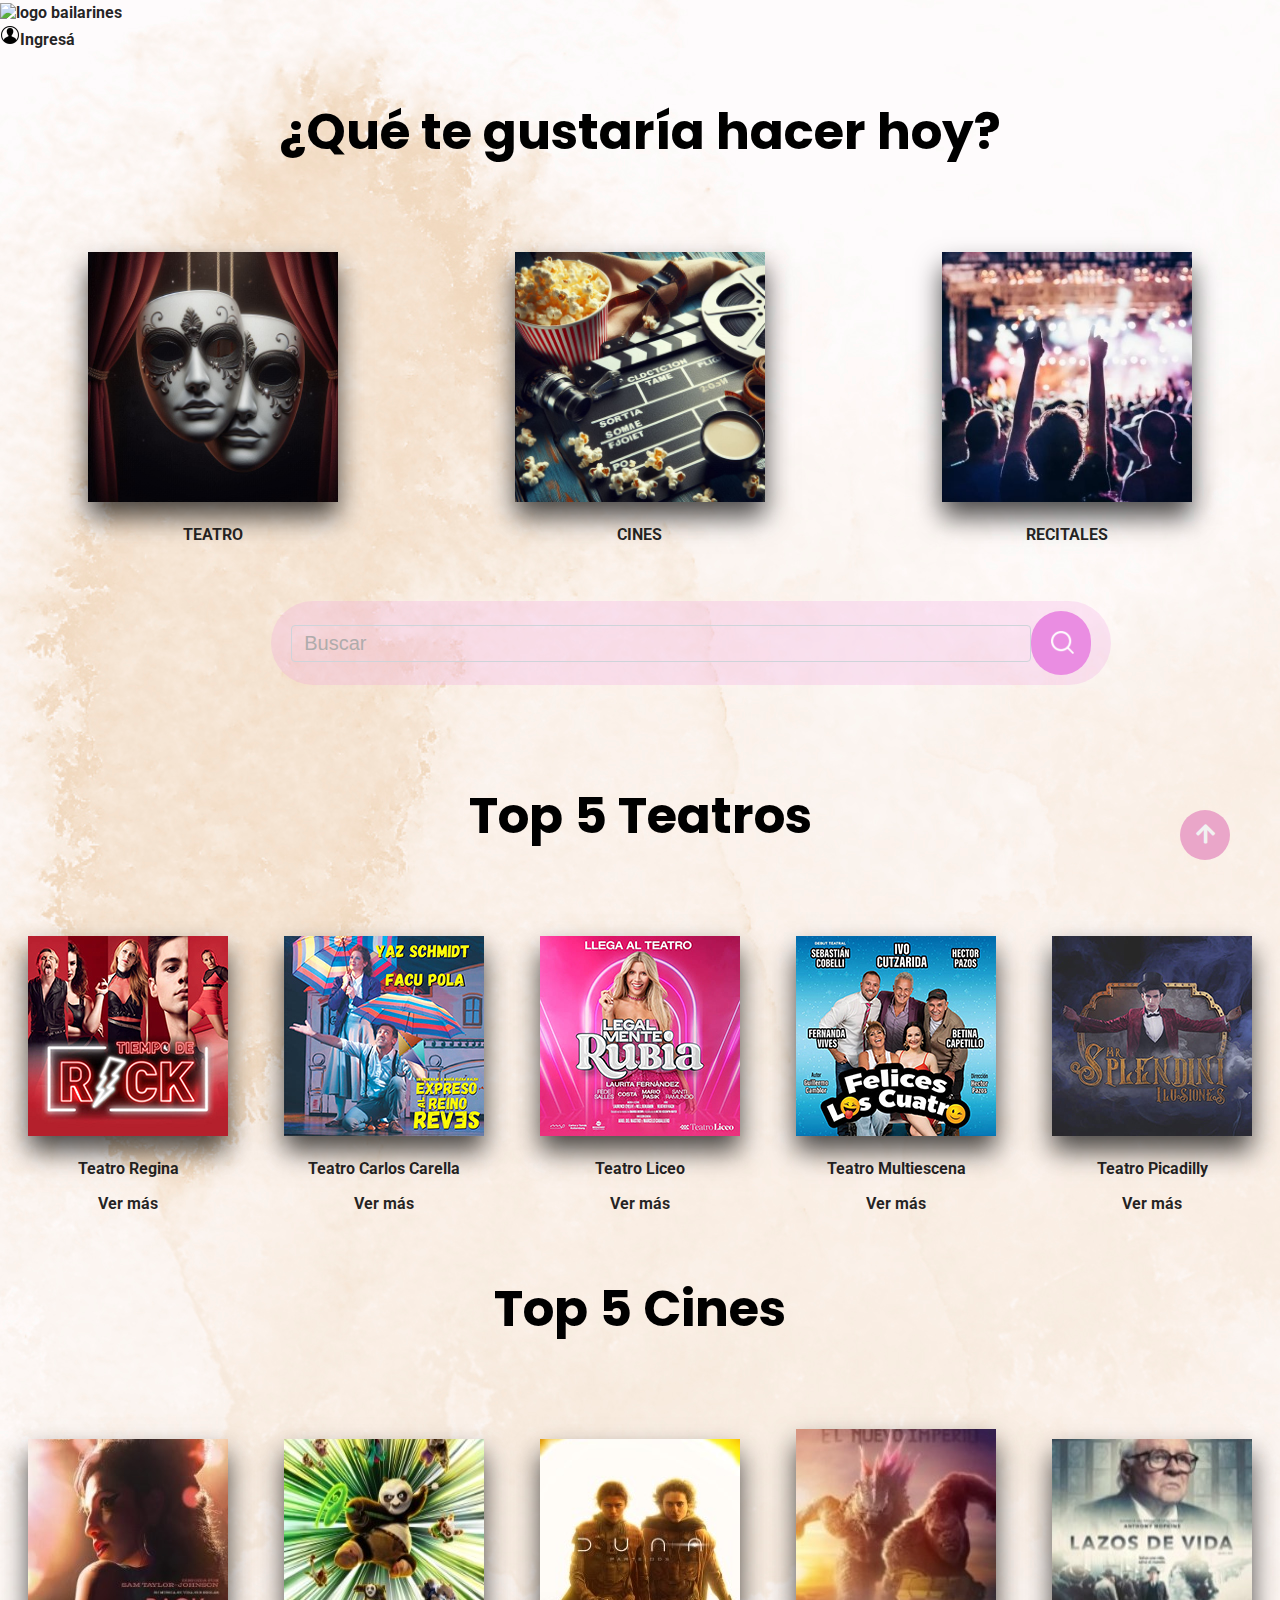
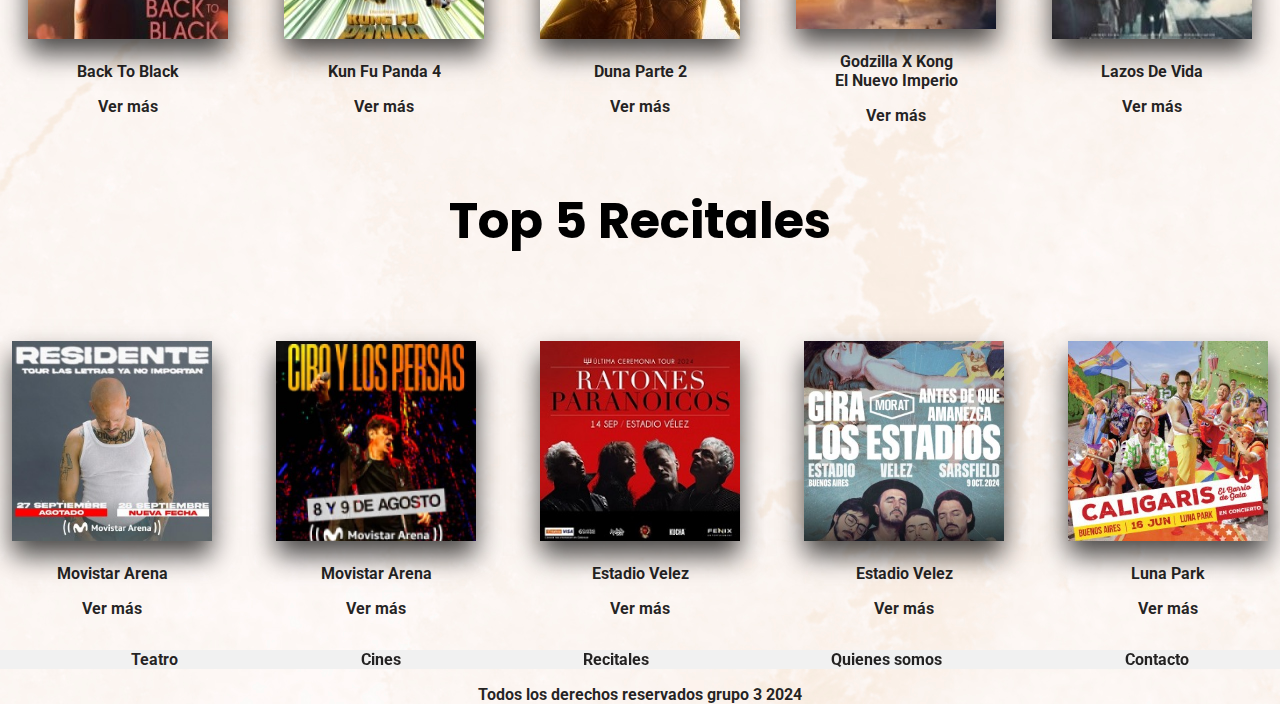
==== index.html @ 825df9b0 "correcion de rutas" ====
<!DOCTYPE html>
<html lang="es">

<head>
  <meta charset="UTF-8">
  <meta name="viewport" content="width=device-width, initial-scale=1.0">
  <title>Cultura Argentina, Busca tu Cine, Teatros y Recitales</title>
  <link rel="stylesheet" href="./css/style.css">
  <link rel="stylesheet" href="https://use.fontawesome.com/releases/v5.4.1/css/all.css">
  <link rel="shortcut icon" href="./img/favicon.ico" type="image/x-icon">
  <link rel="preconnect" href="https://fonts.googleapis.com">
  <link rel="preconnect" href="https://fonts.gstatic.com" crossorigin>
  <link
    href="https://fonts.googleapis.com/css2?family=Poppins:ital,wght@0,100;0,200;0,300;0,400;0,500;0,600;0,700;0,800;0,900;1,100;1,200;1,300;1,400;1,500;1,600;1,700;1,800;1,900&family=Roboto:ital,wght@0,100;0,300;0,400;0,500;0,700;0,900;1,100;1,300;1,400;1,500;1,700;1,900&display=swap"
    rel="stylesheet">
  <link
    href="https://fonts.googleapis.com/css2?family=Roboto:ital,wght@0,100;0,300;0,400;0,500;0,700;0,900;1,100;1,300;1,400;1,500;1,700;1,900&display=swap"
    rel="stylesheet">
</head>

<body>
  <header class="header">
    <nav>
      <div>
        <a href="./index.html"> <img src="./img/Banner.svg" alt="logo bailarines" class="logo" >
        </a>
      </div>

   <div class="navbar">       
      <ul class="nav-links">
        <li><a href="./template/ingresa.html" class="links" ><img src="./img/login.png" alt="Ingresá" class="login">Ingresá</a></li>
      </ul>
      
    </div> 
    </nav>
  </header>

  <main>
    <section id="title">
      <!-- División contenedora del titulo
                e imagenes -->
      <div class="container-index">
        <h2>¿Qué te gustaría hacer hoy?</h2>

                                       
  <!-- Div para mostrar todas las imagenes e info de las shows-->
        <div class="grilla">
          <div id="list-item">
            <!-- teatro -->
            <div class="title-item">
              <a href="./template/teatro.html"> <img src="./img/teatro-mascara-blanco.jpeg" alt="Teatro" class="title-item-img">
                <div class="title-item-detail">
                  <p class="title-item-detail-title">TEATRO</p>
                  <p class="title-item-detail-subtitle">Ver más</p>
                </div>
              </a>
            </div>

            <!-- Cine -->
            <div class="title-item">
              <a href="./template/cines.html">
                <img src="./img/cine-2.jpeg" alt="Cines" class="title-item-img">

                <div class="title-item-detail">
                  <p class="title-item-detail-title">CINES</p>
                  <p class="title-item-detail-subtitle">Ver más</p>
                </div>
              </a>
            </div>

            <!-- Recitales -->
            <div class="title-item">
              <a href="./template/recitales.html">
                <img src="./img/recitales.jpg" alt="Recitales" class="title-item-img">

                <div class="title-item-detail">
                  <p class="title-item-detail-title">RECITALES</p>
                  <p class="title-item-detail-subtitle">Ver más</p>
                </div>
              </a>
            </div>
          </div>

          
          <div class="search">
            <form action="#" method="get" class="search-bar">
              <input type="text" placeholder="Buscar" name="q">
              <button type="submit"><img src="./img/search.png" alt="#"></button>
            </form>
          </div>

          <section class="popular-teatro">
            <!-- División contenedora del titulo e imagenes -->
            <div class="container">
              <h2>Top 5 Teatros</h2>
              <!-- Div para mostrar todas las imagenes e info 
                                de las obras -->
              <div id="list-popular">
                <!-- División que mostrará imagen y detalle de la obra, mismo 
                                formato para todas las obras -->
                <!-- obra 01 -->
                <div class="show-item">
                  <a href="https://www.plateanet.com/obra/27960?obra=TIEMPO-DE-ROCK&paso=inicio" target="_blank"
                    rel="noopener">
                    <img src="./img/tiempo-de-rock.jpg" alt="Tiempo de Rock" class="show-item-img">
                    <div class="show-item-detail">
                      <p class="show-item-detail-title">Teatro Regina</p>
                      <p class="show-item-detail-subtitle">Ver más</p>
                    </div>
                  </a>
                </div>

                <!-- obra 02 -->
                <div class="show-item">
                  <a href="https://www.plateanet.com/obra/28171?obra=EXPRESO-AL-REINO-DEL-REVES&paso=inicio"
                    target="_blank" rel="noopener">
                    <img src="img/expreso-al-reino-del-reves.jpg" alt="Expreso al reino del reves" class="show-item-img">

                    <div class="show-item-detail">
                      <p class="show-item-detail-title">
                        Teatro Carlos Carella
                      </p>
                      <p class="show-item-detail-subtitle">Ver más</p>
                    </div>
                  </a>
                </div>

                <!-- obra 03 -->
                <div class="show-item">
                  <a href="https://www.plateanet.com/obra/28114?obra=LEGALMENTE-RUBIA&paso=inicio" target="_blank"
                    rel="noopener">
                    <img src="img/legalmente-rubia.jpg" alt="Legalmente rubia" class="show-item-img">
                    <div class="show-item-detail">
                      <p class="show-item-detail-title">Teatro Liceo</p>
                      <p class="show-item-detail-subtitle">Ver más</p>
                    </div>
                  </a>
                </div>
              
                <!-- obra 04 -->
                <div class="show-item">
                  <a href="https://www.plateanet.com/obra/27886?obra=FELICES-LOS-CUATRO&paso=inicio" target="_blank"
                    rel="noopener">
                    <img src="img/felices-los-cuatro.jpg" alt="Felices los cuatro" class="show-item-img">
                    <div class="show-item-detail">
                      <p class="show-item-detail-title">Teatro Multiescena</p>
                      <p class="show-item-detail-subtitle">Ver más</p>
                    </div>
                  </a>
                </div>

                <!-- obra 05 -->
                <div class="show-item">
                  <a href="https://www.plateanet.com/obra/28247?obra=MR-SPLENDINI---ILUSIONES&paso=inicio"
                    target="_blank" rel="noopener">
                    <img src="img/mr-splendiniilusiones.jpg" alt="Mr. Splendini Ilusiones" class="show-item-img">

                    <div class="show-item-detail">
                      <p class="show-item-detail-title">Teatro Picadilly</p>
                      <p class="show-item-detail-subtitle">Ver más</p>
                    </div>
                  </a>
                </div>

                <div class="top-5 cines">
                  <!-- División contenedora del titulo
                                        e imagenes -->
                  <div class="container">
                    <h2>Top 5 Cines</h2>
                    <!-- Div para mostrar todas las imagenes e info 
                                            de las películas -->
                    <div id="list-popular-cine">
                      <!-- División que mostrará imagen y detalle de la pelicula, mismo 
                                            formato para todas las peliculas -->
                      <!-- pelicula 01 -->
                      <div class="show-item">
                        <a href="https://www.cinemarkhoyts.com.ar/proximamente/BACK-TO-BLACK">
                          <img src="img/backtoblack.jpg" alt="Back to black" class="show-item-img">

                          <div class="show-item-detail">
                            <p class="show-item-detail-title">
                              Back To Black
                            </p>
                            <p class="show-item-detail-subtitle">Ver más</p>
                          </div>
                        </a>
                      </div>

                      <!-- pelicula 02 -->
                      <div class="show-item">
                        <a href="https://www.cinemarkhoyts.com.ar/pelicula/KUNG-FU-PANDA-4">
                          <img src="img/kunfupanda.jpg" alt="Kun fu Panda 4" class="show-item-img">

                          <div class="show-item-detail">
                            <p class="show-item-detail-title">
                              Kun Fu Panda 4
                            </p>
                            <p class="show-item-detail-subtitle">Ver más</p>
                          </div>
                        </a>
                      </div>

                      <!-- pelicula 03 -->
                      <div class="show-item">
                        <a href="https://www.cinemarkhoyts.com.ar/pelicula/DUNA-PARTE-DOS">
                          <img src="img/duna.jpg" alt="Duna parte 2" class="show-item-img">

                          <div class="show-item-detail">
                            <p class="show-item-detail-title">Duna Parte 2</p>
                            <p class="show-item-detail-subtitle">Ver más</p>
                          </div>
                        </a>
                      </div>

                      <!-- pelicula 04 -->
                      <div class="show-item">
                        <a href="https://www.cinemarkhoyts.com.ar/pelicula/GODZILLA-X-KONG-EL-NUEVO-IMPERIO">
                          <img src="img/godzilla.jpg" alt="Godzilla X Kong El Nuevo Imperio" class="show-item-img">

                          <div class="show-item-detail">
                            <p class="show-item-detail-title">
                              Godzilla X Kong <br> 
                              El Nuevo Imperio
                            </p>
                            <p class="show-item-detail-subtitle">Ver más</p>
                          </div>
                        </a>
                      </div>

                      <!-- pelicula 05 -->
                      <div class="show-item">
                        <a href="https://www.cinemarkhoyts.com.ar/pelicula/LAZOS-DE-VIDA">
                          <img src="img/lazosdevida.jpg" alt="Lazos De Vida" class="show-item-img">

                          <div class="show-item-detail">
                            <p class="show-item-detail-title">
                              Lazos De Vida
                            </p>
                            <p class="show-item-detail-subtitle">Ver más</p>
                          </div>
                        </a>
                      </div>

                      <section class="popular-recitales">
                        <!-- División contenedora del titulo
                            e imagenes -->
                        <div class="container">
                          <h2>Top 5 Recitales</h2>
                          <!-- Div para mostrar todas las imagenes e info 
                                de los recitales -->
                          <div id="list-popular-recitales">
                            <!-- División que mostrará imagen y detalle del recital, mismo 
                                formato para todos los recitales -->
                            <!-- Recital 01 -->
                            <div class="show-item">
                              <a href="https://www.movistararena.com.ar/show/d090d257-ade0-431e-9c14-02aeeba13f8f"
                                target="_blank" rel="noopener">
                                <img src="./img/Residente.jpg" alt="Residente" class="show-item-img">

                                <div class="show-item-detail">
                                  <p class="show-item-detail-title">
                                    Movistar Arena
                                  </p>
                                  <p class="show-item-detail-subtitle">
                                    Ver más
                                  </p>
                                </div>
                              </a>
                            </div>

                            <!-- Recital 02 -->
                            <div class="show-item">
                              <a href="https://www.movistararena.com.ar/show/21f03c85-b78b-465a-8eca-a49ee08de0f3"
                                target="_blank" rel="noopener">
                                <img src="./img/Ciro.jpg" alt="Ciro y los Persas" class="show-item-img">

                                <div class="show-item-detail">
                                  <p class="show-item-detail-title">
                                    Movistar Arena
                                  </p>
                                  <p class="show-item-detail-subtitle">
                                    Ver más
                                  </p>
                                </div>
                              </a>
                            </div>

                            <!-- Recital 03 -->
                            <div class="show-item">
                              <a href="https://entradauno.com/landing/13029-ratones-paranoicos?idEspectaculoCartel=13029&cHashValidacion=8dbe5301c47b046d6859a19b638f7e697d9a7c64"
                                target="_blank" rel="noopener">
                                <img src="./img/ratones-paraonicos.jpg" alt="Ratones Paranoicos" class="show-item-img">

                                <div class="show-item-detail">
                                  <p class="show-item-detail-title">
                                    Estadio Velez
                                  </p>
                                  <p class="show-item-detail-subtitle">
                                    Ver más
                                  </p>
                                </div>
                              </a>
                            </div>

                            <!-- Recital 04 -->
                            <div class="show-item">
                              <a href="https://entradauno.com/landing/13241-morat?idEspectaculoCartel=13241&cHashValidacion=98caed22334668b7c4220054df6266d9fb1fcdff"
                                target="_blank" rel="noopener">
                                <img src="./img/morat.jpg" alt="Morat" class="show-item-img">

                                <div class="show-item-detail">
                                  <p class="show-item-detail-title">
                                    Estadio Velez
                                  </p>
                                  <p class="show-item-detail-subtitle">
                                    Ver más
                                  </p>
                                </div>
                              </a>
                            </div>

                            <!--Recital 05 -->
                            <div class="show-item">
                              <a href="https://www.ticketportal.com.ar/evt/default.php?p=68724860940AEDAF7529DDFDDAD726A767B86BDFD1504539#!/event"
                                target="_blank" rel="noopener">
                                <img src="./img/caligaris.jpg" alt="Caligaris" class="show-item-img">

                                <div class="show-item-detail">
                                  <p class="show-item-detail-title">
                                    Luna Park
                                  </p>
                                  <p class="show-item-detail-subtitle">
                                    Ver más
                                  </p>
                                </div>
                              </a>
                            </div>
                          </div>
                        </div>
                      </section>
                    </div>
                  </div>
                </div>
              </div>
            </div>
          </section>
        </div>
      </div>
    </section>
  </main>

 <a class="gotopbtn" href="#"><i class="fas fa-arrow-up"></i></a>

  <footer class="footer">
  <div class="footer-link">  
  <ul>
    <li><a href="./template/teatro.html" class="links">Teatro</a></li>
    <li><a href="./template/cines.html" class="links">Cines</a></li>
    <li><a href="./template/recitales.html" class="links">Recitales</a></li>
    <li><a href="./template/about.html" class="links">Quienes somos</a></li>
    <li><a href="./template/contacto.html" class="links">Contacto</a></li>
  </ul>
  </div>
    <a href="">Todos los derechos reservados grupo 3 2024</a>
  </footer>
</body>

</html>
---- css/style.css ----
:root{
    --banner-color:#540407;
    --letrasbn-color:#f5f4dc;
    --bg-color:#eee7d8;
    --nav-color:#f1f1f1;
    --letras-color:#171616f2;
    --buscador-color:#bab4bb;
    
    /* fuentes */
    --primary-font:'Poppins', sans-serif;
    --secondary-font:'Roboto', sans-serif;  
}

body, html {
    font-family: var(--primary-font);
    background-image: url(../img/11.jpg);
    padding: 0;
    margin: 0;
    height: 100vh;
    scroll-behavior: smooth;
}

.logo{
    width: 100%;
    height: 100%;
    object-fit: cover;
}
    .nav-links{
        list-style-type: none;
        margin: 0;
        display: contents;
        justify-content: flex-end;
        background-color: var(--nav-color);
        overflow: hidden;
    }

    
    .nav-links-template{
        list-style-type: none;
        margin: 0;
        padding: 15px 20px;
        display: flex;
        justify-content: space-around;
        background-color: var(--nav-color);
        overflow: hidden; 
    }
    
 

.links {
    position: relative;
    display: inline-block;
    text-decoration: none;
    color: var(--letras-color);
    
}
    
a{
    text-decoration: none;
    color: var(--letras-color);
    font-family: var(--secondary-font);
    font-weight: bold;
}  

.login {
    height: 20px;
}

/*Buscador*/
.search{
    width: 100%;
    min-height: 25%;
    padding: 4%;
    display: flex;
    align-items: center;
    justify-content: center;
}

.search-bar{
    width: 100%;
    max-width: 800px;
    background: rgba(238, 141, 223, 0.2);
    display: flex;
    align-items: center;
    border-radius: 60px;
    padding: 10px 20px;
    
}

.search-bar input{
    background: transparent;
    flex: 1;
    border: 0;
    outline: none;
    padding: 20px 20px;
    font-size: 20px;
    color: #272627;

}

::placeholder{
    color:#afacac ;
}

.search-bar button img{
    width: 25px;
}

.search-bar button{
   border: 0;
   border-radius: 50px;
   width: 60px;
   height: 64px;
   background: #ea8de2;
   cursor: pointer;

}

.nav-links li a:hover{
    background-color: #d6cdd8;
}

.container-index h2{
    height: 13vh;
}

#list-item {
    display: flex;
    flex-direction: row;
    flex-wrap: wrap;
    justify-content: space-around;
    align-items: center;
    height: 100%;
}

.title-item-detail-subtitle{
    position: absolute;
    width: 17vw;
    top: 25rem;
    color: #f1f1f1;
    font-size: 20px;
    display: none; 
}

.title-item:hover .title-item-detail-subtitle{
    display: block;
}


.title-item-img {
    width: 250px;
    height: 250px;
    object-fit: cover;
    transition: all.5s;
    box-shadow: 0px 15px 25px rgba(0,0,0,0.70);

}

.title-item-img:hover{
    transform: scale(1.09);
    filter: blur(3px); 
}


.title-item p {
    text-align: center;
    height: 1vh;
}


.show-item-img{
    width: 200px;
    height: 200px;
    object-fit: cover;
    transition: all.5s;
    cursor: pointer;
    box-shadow: 0px 15px 25px rgba(0,0,0,0.70); 
    position: relative;
    display: inline-block;
}

.show-item-img:hover{
    transform: scale(1.09);
    filter: blur(1.5px);

}

.show-item p {
    text-align: center;
}


.show-item:hover .show-item-detail{
    top:0; 
}


#list-popular{
    display: flex;
    flex-direction: row;
    flex-wrap: wrap;
    justify-content: space-around;
    align-items: center;
    height: 100%;   
}

#list-popular-cine{
    display: flex;
    flex-direction: row;
    flex-wrap: wrap;
    justify-content: space-around;
    align-items: center;
    height: 100%;
}

#list-popular-recitales{
    display: flex;
    flex-direction: row;
    flex-wrap: wrap;
    justify-content: space-around;
    align-items: center;
    height: 100%;   
    gap: 4rem; 
} 

.container-index h2 {
    text-align: center;
   font-size: 50px;
   height: 13vh;
}

.container h2 {
    text-align: center;
    font-size: 50px;
}


#estrenos {
    display: flex;
    flex-wrap: wrap;
    gap: 5rem;
    justify-content: center;
}

/*Botón ir arriba*/
.gotopbtn{
    position: fixed;
    width: 50px;
    height: 50px;
    background: rgb(234, 166, 201);
    bottom: 40px;
    right: 50px;
    text-decoration: none;
    text-align: center;
    line-height: 50px;
    color: #f1f1f1;
    font-size: 22px;
    border-radius: 25px;
    
}

/*Formularios*/

.form-control{
    width: 100%;
    padding: 12px 2px;
    margin: 8px 0;
    box-sizing: border-box;
    margin-bottom: 1rem;
    font-weight: 600;
}

input[type=email]:focus{
    background-color: #f1f1f1;
}

input[type=password]:focus{
    background-color: #f1f1f1;
}

.btn{
    padding: 10px 2px ;
    margin: 8px 0;
}

.btn a{
    color: rgb(32, 34, 178);
    text-decoration: underline;
}



#form-wrapper {
    max-width: 500px;
    margin:auto;
    padding: 15px;
    background-color: #f8f9fa;
    border: 1px solid #ced4da;
    border-radius: 0.25rem;
}

h2 {
    text-align: center;
}

label {
    font-weight: 600;
}

input[type="text"],
input[type="email"],
input[type="date"],
select,
textarea {
    width: 90%;
    padding: 0.375rem 0.75rem;
    border: 1px solid #ced4da;
    border-radius: 0.25rem;
}

.form-select {
    appearance: none;
    padding: 0.375rem 0.75rem;
    border: 1px solid #ced4da;
    border-radius: 0.25rem;
    background-color: #fff;
    width: 90%;
}

.button-container {
    display: flex;
    justify-content: space-between;
}

button {
    width: calc(50% - 5px); 
    padding: 0.5rem 1rem; 
    background-color: #000000;
    color: white;
    border: none;
    border-radius: 0.25rem;
    cursor: pointer;
    transition: background-color 0.3s;
}

button:hover {
    background-color: #5c555578;
}

.form-help {
    text-align: center;
}

/*FOOTER*/
.footer-link ul{
    list-style-type: none;
    display: flex;
    justify-content: space-around;
    background-color: var(--nav-color);
}

.footer a{
    display: flex;
    justify-content: center;   
}

.footer .derechos{
    background-color: var(--nav-color);
}



/* Estilos comunes para todos los tamaños de pantalla */

/* Media query para dispositivos móviles */
@media only screen and (max-width: 600px) {
.container-index h2 {
    text-align: center;
    font-size: 40px;
}



}

/* Media query para tablets */
/*@media only screen and (min-width: 601px) and (max-width: 1024px) {
  
}

/* Media query para computadoras de escritorio */
/*@media only screen and (min-width: 1025px) {
  
}
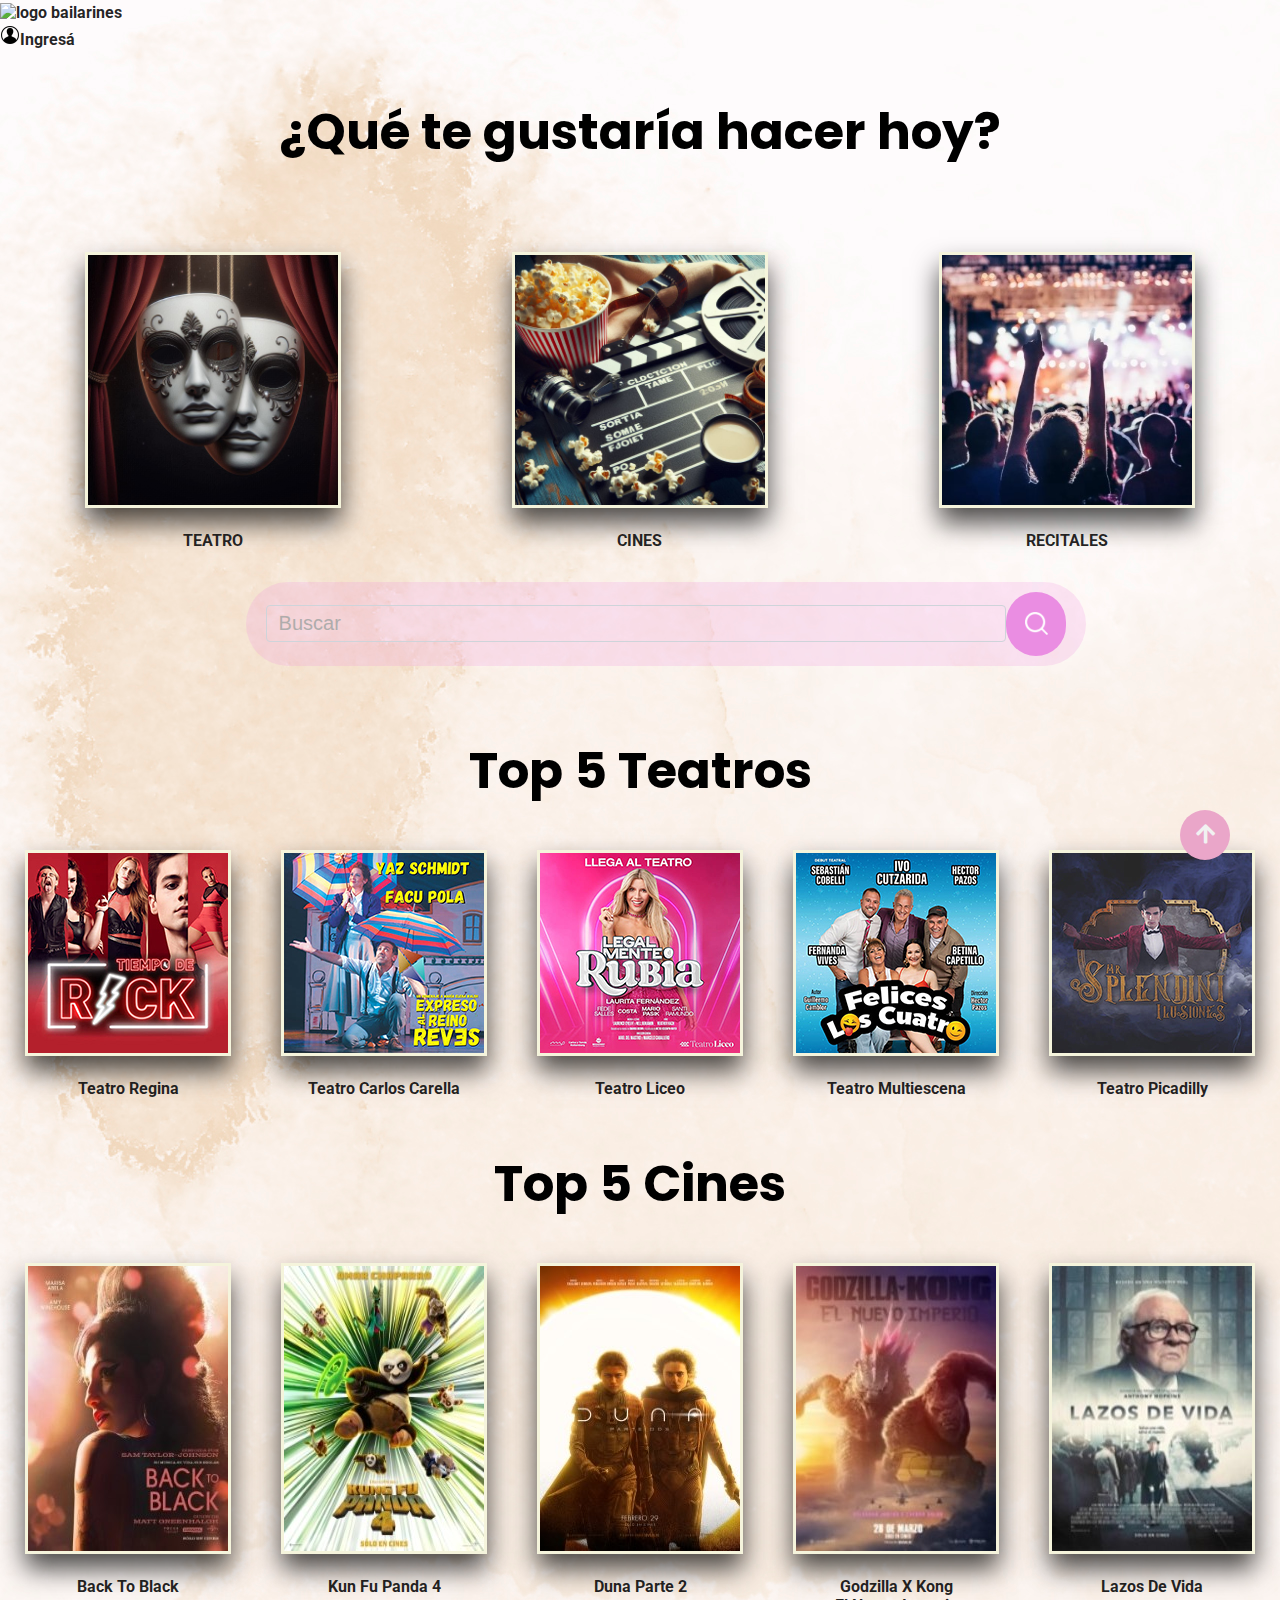
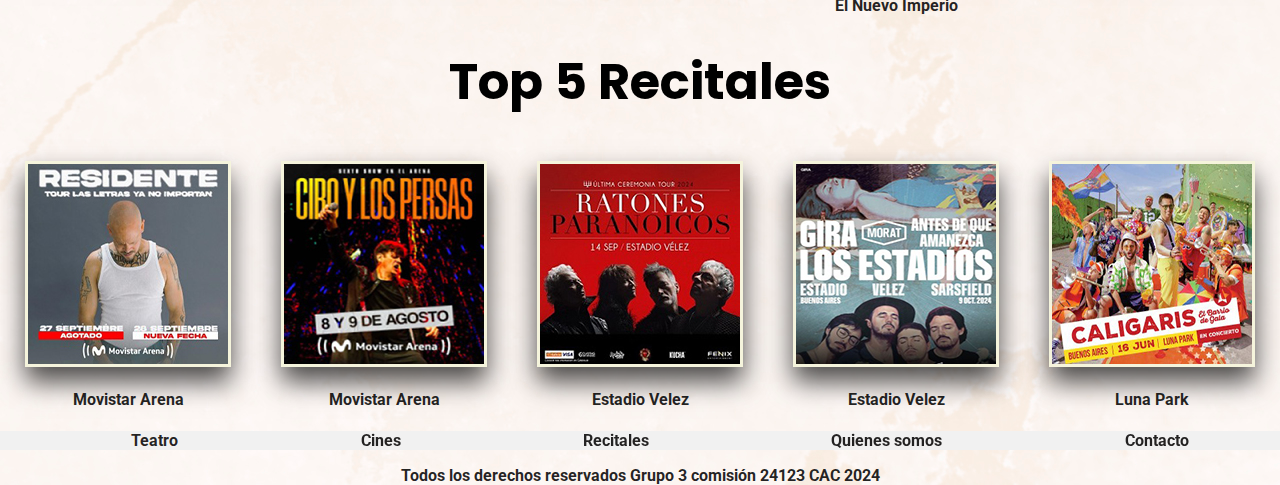
==== commit f24cdba8: "Varios Cambios" ====
--- a/index.html
+++ b/index.html
@@ -37,15 +37,14 @@
 
   <main>
     <section id="title">
-      <!-- División contenedora del titulo
-                e imagenes -->
+      <!-- Titulo-pregunta -->
       <div class="container-index">
         <h2>¿Qué te gustaría hacer hoy?</h2>
-
-                                       
-  <!-- Div para mostrar todas las imagenes e info de las shows-->
+                                     
+  <!-- Div para mostrar las diferentes categorias-->
         <div class="grilla">
           <div id="list-item">
+
             <!-- teatro -->
             <div class="title-item">
               <a href="./template/teatro.html"> <img src="./img/teatro-mascara-blanco.jpeg" alt="Teatro" class="title-item-img">
@@ -58,9 +57,7 @@
 
             <!-- Cine -->
             <div class="title-item">
-              <a href="./template/cines.html">
-                <img src="./img/cine-2.jpeg" alt="Cines" class="title-item-img">
-
+              <a href="./template/cines.html"> <img src="./img/cine-2.jpeg" alt="Cines" class="title-item-img">
                 <div class="title-item-detail">
                   <p class="title-item-detail-title">CINES</p>
                   <p class="title-item-detail-subtitle">Ver más</p>
@@ -70,9 +67,7 @@
 
             <!-- Recitales -->
             <div class="title-item">
-              <a href="./template/recitales.html">
-                <img src="./img/recitales.jpg" alt="Recitales" class="title-item-img">
-
+              <a href="./template/recitales.html"> <img src="./img/recitales.jpg" alt="Recitales" class="title-item-img">
                 <div class="title-item-detail">
                   <p class="title-item-detail-title">RECITALES</p>
                   <p class="title-item-detail-subtitle">Ver más</p>
@@ -80,8 +75,11 @@
               </a>
             </div>
           </div>
-
-          
+        </div>
+      </div>
+    </section>
+
+          <!-- Buscador -->
           <div class="search">
             <form action="#" method="get" class="search-bar">
               <input type="text" placeholder="Buscar" name="q">
@@ -89,15 +87,13 @@
             </form>
           </div>
 
+          <!-- Sección Top 5 de cada categoría-->
+          <!-- Top 5 Teatros -->
           <section class="popular-teatro">
-            <!-- División contenedora del titulo e imagenes -->
             <div class="container">
               <h2>Top 5 Teatros</h2>
-              <!-- Div para mostrar todas las imagenes e info 
-                                de las obras -->
               <div id="list-popular">
-                <!-- División que mostrará imagen y detalle de la obra, mismo 
-                                formato para todas las obras -->
+                <!-- Div con cada imagen y detalle de cada obra -->
                 <!-- obra 01 -->
                 <div class="show-item">
                   <a href="https://www.plateanet.com/obra/27960?obra=TIEMPO-DE-ROCK&paso=inicio" target="_blank"
@@ -161,60 +157,59 @@
                     </div>
                   </a>
                 </div>
-
-                <div class="top-5 cines">
-                  <!-- División contenedora del titulo
-                                        e imagenes -->
+              </div>
+            </div>
+          </section>
+
+        <!-- Top 5 Cines -->
+              <section class="top-5 cines">
                   <div class="container">
                     <h2>Top 5 Cines</h2>
-                    <!-- Div para mostrar todas las imagenes e info 
-                                            de las películas -->
                     <div id="list-popular-cine">
-                      <!-- División que mostrará imagen y detalle de la pelicula, mismo 
-                                            formato para todas las peliculas -->
+                      <!-- Div con cada imagen y detalle de cada pelicula -->
                       <!-- pelicula 01 -->
                       <div class="show-item">
-                        <a href="https://www.cinemarkhoyts.com.ar/proximamente/BACK-TO-BLACK">
+                        <a href="https://www.cinemarkhoyts.com.ar/proximamente/BACK-TO-BLACK" target="_blank" rel="noopener">
                           <img src="img/backtoblack.jpg" alt="Back to black" class="show-item-img">
 
                           <div class="show-item-detail">
                             <p class="show-item-detail-title">
                               Back To Black
                             </p>
-                            <p class="show-item-detail-subtitle">Ver más</p>
+                            <p class="show-item-detail-subtitle-c">Ver más</p>
                           </div>
                         </a>
                       </div>
 
                       <!-- pelicula 02 -->
                       <div class="show-item">
-                        <a href="https://www.cinemarkhoyts.com.ar/pelicula/KUNG-FU-PANDA-4">
+                        <a href="https://www.cinemarkhoyts.com.ar/pelicula/KUNG-FU-PANDA-4" target="_blank" rel="noopener">
                           <img src="img/kunfupanda.jpg" alt="Kun fu Panda 4" class="show-item-img">
 
                           <div class="show-item-detail">
                             <p class="show-item-detail-title">
                               Kun Fu Panda 4
                             </p>
-                            <p class="show-item-detail-subtitle">Ver más</p>
+                            <p class="show-item-detail-subtitle-c">Ver más</p>
                           </div>
                         </a>
                       </div>
 
                       <!-- pelicula 03 -->
                       <div class="show-item">
-                        <a href="https://www.cinemarkhoyts.com.ar/pelicula/DUNA-PARTE-DOS">
+                        <a href="https://www.cinemarkhoyts.com.ar/pelicula/DUNA-PARTE-DOS" target="_blank" rel="noopener">
                           <img src="img/duna.jpg" alt="Duna parte 2" class="show-item-img">
 
                           <div class="show-item-detail">
                             <p class="show-item-detail-title">Duna Parte 2</p>
-                            <p class="show-item-detail-subtitle">Ver más</p>
+                            <p class="show-item-detail-subtitle-c">Ver más</p>
                           </div>
                         </a>
                       </div>
 
                       <!-- pelicula 04 -->
                       <div class="show-item">
-                        <a href="https://www.cinemarkhoyts.com.ar/pelicula/GODZILLA-X-KONG-EL-NUEVO-IMPERIO">
+                        <a href="https://www.cinemarkhoyts.com.ar/pelicula/GODZILLA-X-KONG-EL-NUEVO-IMPERIO" target="_blank" rel="noopener">
                           <img src="img/godzilla.jpg" alt="Godzilla X Kong El Nuevo Imperio" class="show-item-img">
 
                           <div class="show-item-detail">
@@ -222,35 +217,34 @@
                               Godzilla X Kong <br> 
                               El Nuevo Imperio
                             </p>
-                            <p class="show-item-detail-subtitle">Ver más</p>
+                            <p class="show-item-detail-subtitle-c">Ver más</p>
                           </div>
                         </a>
                       </div>
 
                       <!-- pelicula 05 -->
                       <div class="show-item">
-                        <a href="https://www.cinemarkhoyts.com.ar/pelicula/LAZOS-DE-VIDA">
+                        <a href="https://www.cinemarkhoyts.com.ar/pelicula/LAZOS-DE-VIDA" target="_blank" rel="noopener">
                           <img src="img/lazosdevida.jpg" alt="Lazos De Vida" class="show-item-img">
 
                           <div class="show-item-detail">
                             <p class="show-item-detail-title">
                               Lazos De Vida
                             </p>
-                            <p class="show-item-detail-subtitle">Ver más</p>
-                          </div>
-                        </a>
-                      </div>
-
+                            <p class="show-item-detail-subtitle-c">Ver más</p>
+                          </div>
+                        </a>
+                      </div>
+                    </div>
+                  </div>
+              </section>
+
+                <!-- Top 5 Recitales -->
                       <section class="popular-recitales">
-                        <!-- División contenedora del titulo
-                            e imagenes -->
                         <div class="container">
                           <h2>Top 5 Recitales</h2>
-                          <!-- Div para mostrar todas las imagenes e info 
-                                de los recitales -->
                           <div id="list-popular-recitales">
-                            <!-- División que mostrará imagen y detalle del recital, mismo 
-                                formato para todos los recitales -->
+                            <!-- Div con cada imagen y detalle de cada recital -->
                             <!-- Recital 01 -->
                             <div class="show-item">
                               <a href="https://www.movistararena.com.ar/show/d090d257-ade0-431e-9c14-02aeeba13f8f"
@@ -261,7 +255,7 @@
                                   <p class="show-item-detail-title">
                                     Movistar Arena
                                   </p>
-                                  <p class="show-item-detail-subtitle">
+                                  <p class="show-item-detail-subtitle-r">
                                     Ver más
                                   </p>
                                 </div>
@@ -278,7 +272,7 @@
                                   <p class="show-item-detail-title">
                                     Movistar Arena
                                   </p>
-                                  <p class="show-item-detail-subtitle">
+                                  <p class="show-item-detail-subtitle-r">
                                     Ver más
                                   </p>
                                 </div>
@@ -295,7 +289,7 @@
                                   <p class="show-item-detail-title">
                                     Estadio Velez
                                   </p>
-                                  <p class="show-item-detail-subtitle">
+                                  <p class="show-item-detail-subtitle-r">
                                     Ver más
                                   </p>
                                 </div>
@@ -312,7 +306,7 @@
                                   <p class="show-item-detail-title">
                                     Estadio Velez
                                   </p>
-                                  <p class="show-item-detail-subtitle">
+                                  <p class="show-item-detail-subtitle-r">
                                     Ver más
                                   </p>
                                 </div>
@@ -329,7 +323,7 @@
                                   <p class="show-item-detail-title">
                                     Luna Park
                                   </p>
-                                  <p class="show-item-detail-subtitle">
+                                  <p class="show-item-detail-subtitle-r">
                                     Ver más
                                   </p>
                                 </div>
@@ -338,17 +332,9 @@
                           </div>
                         </div>
                       </section>
-                    </div>
-                  </div>
-                </div>
-              </div>
-            </div>
-          </section>
-        </div>
-      </div>
-    </section>
   </main>
 
+<!-- boton ir arriba -->
  <a class="gotopbtn" href="#"><i class="fas fa-arrow-up"></i></a>
 
   <footer class="footer">
@@ -361,7 +347,7 @@
     <li><a href="./template/contacto.html" class="links">Contacto</a></li>
   </ul>
   </div>
-    <a href="">Todos los derechos reservados grupo 3 2024</a>
+    <a href="">Todos los derechos reservados Grupo 3 comisión 24123 CAC 2024</a>
   </footer>
 </body>
 
--- a/css/style.css
+++ b/css/style.css
@@ -69,8 +69,8 @@
 /*Buscador*/
 .search{
     width: 100%;
-    min-height: 25%;
-    padding: 4%;
+    height: 100%;
+    padding: 2%;
     display: flex;
     align-items: center;
     justify-content: center;
@@ -133,19 +133,25 @@
     height: 100%;
 }
 
-.title-item-detail-subtitle{
+.title-item-detail-subtitle {
     position: absolute;
-    width: 17vw;
+    width: 8vw;
     top: 25rem;
     color: #f1f1f1;
-    font-size: 20px;
-    display: none; 
+    font-size: 25px;
+    font-weight: 700;
+    display: none;
+    background-color: rgba(88, 84, 88, 0.8);
+    border-radius: 80px;
+    margin: 15px 50px;
+    padding: 15px 20px;
+    text-align: center;
+    line-height: 10px;
 }
 
 .title-item:hover .title-item-detail-subtitle{
     display: block;
 }
-
 
 .title-item-img {
     width: 250px;
@@ -153,6 +159,7 @@
     object-fit: cover;
     transition: all.5s;
     box-shadow: 0px 15px 25px rgba(0,0,0,0.70);
+    border:3px solid var(--letrasbn-color);
 
 }
 
@@ -167,16 +174,53 @@
     height: 1vh;
 }
 
+.show-item-detail-subtitle,.show-item-detail-subtitle-c, .show-item-detail-subtitle-r, .show-item-detail-subtitle-template, .show-item-detail-subtitle-template-c{
+    position: absolute;
+    width: 5vw;
+    color: #f1f1f1;
+    font-size: 20px;
+    font-weight: 500;
+    display: none;
+    background-color: rgba(88, 84, 88, 0.8);
+    border-radius: 80px;
+    margin: 15px 40px;
+    padding: 15px 20px;
+    text-align: center;
+    line-height: 10px;
+}
+.show-item-detail-subtitle{
+    top: 61rem;
+}
+
+.show-item-detail-subtitle-c{
+    top: 89rem;
+}
+.show-item-detail-subtitle-r{
+    top: 117rem;
+}
+
+.show-item-detail-subtitle-template{
+  margin-top: -10rem;
+}
+
+.show-item-detail-subtitle-template-c{
+    margin-top: -13rem;
+}
+
+.show-item:hover .show-item-detail-subtitle,.show-item:hover .show-item-detail-subtitle-c, .show-item:hover .show-item-detail-subtitle-r, .show-item:hover .show-item-detail-subtitle-template,.show-item:hover .show-item-detail-subtitle-template-c {
+    display: block;
+}
 
 .show-item-img{
     width: 200px;
-    height: 200px;
+    height: auto;
     object-fit: cover;
     transition: all.5s;
     cursor: pointer;
     box-shadow: 0px 15px 25px rgba(0,0,0,0.70); 
     position: relative;
     display: inline-block;
+    border:3px solid var(--letrasbn-color);
 }
 
 .show-item-img:hover{
@@ -187,6 +231,7 @@
 
 .show-item p {
     text-align: center;
+    height: 1vh;
 }
 
 
@@ -195,7 +240,7 @@
 }
 
 
-#list-popular{
+#list-popular, #list-popular-cine,#list-popular-recitales {
     display: flex;
     flex-direction: row;
     flex-wrap: wrap;
@@ -204,24 +249,6 @@
     height: 100%;   
 }
 
-#list-popular-cine{
-    display: flex;
-    flex-direction: row;
-    flex-wrap: wrap;
-    justify-content: space-around;
-    align-items: center;
-    height: 100%;
-}
-
-#list-popular-recitales{
-    display: flex;
-    flex-direction: row;
-    flex-wrap: wrap;
-    justify-content: space-around;
-    align-items: center;
-    height: 100%;   
-    gap: 4rem; 
-} 
 
 .container-index h2 {
     text-align: center;
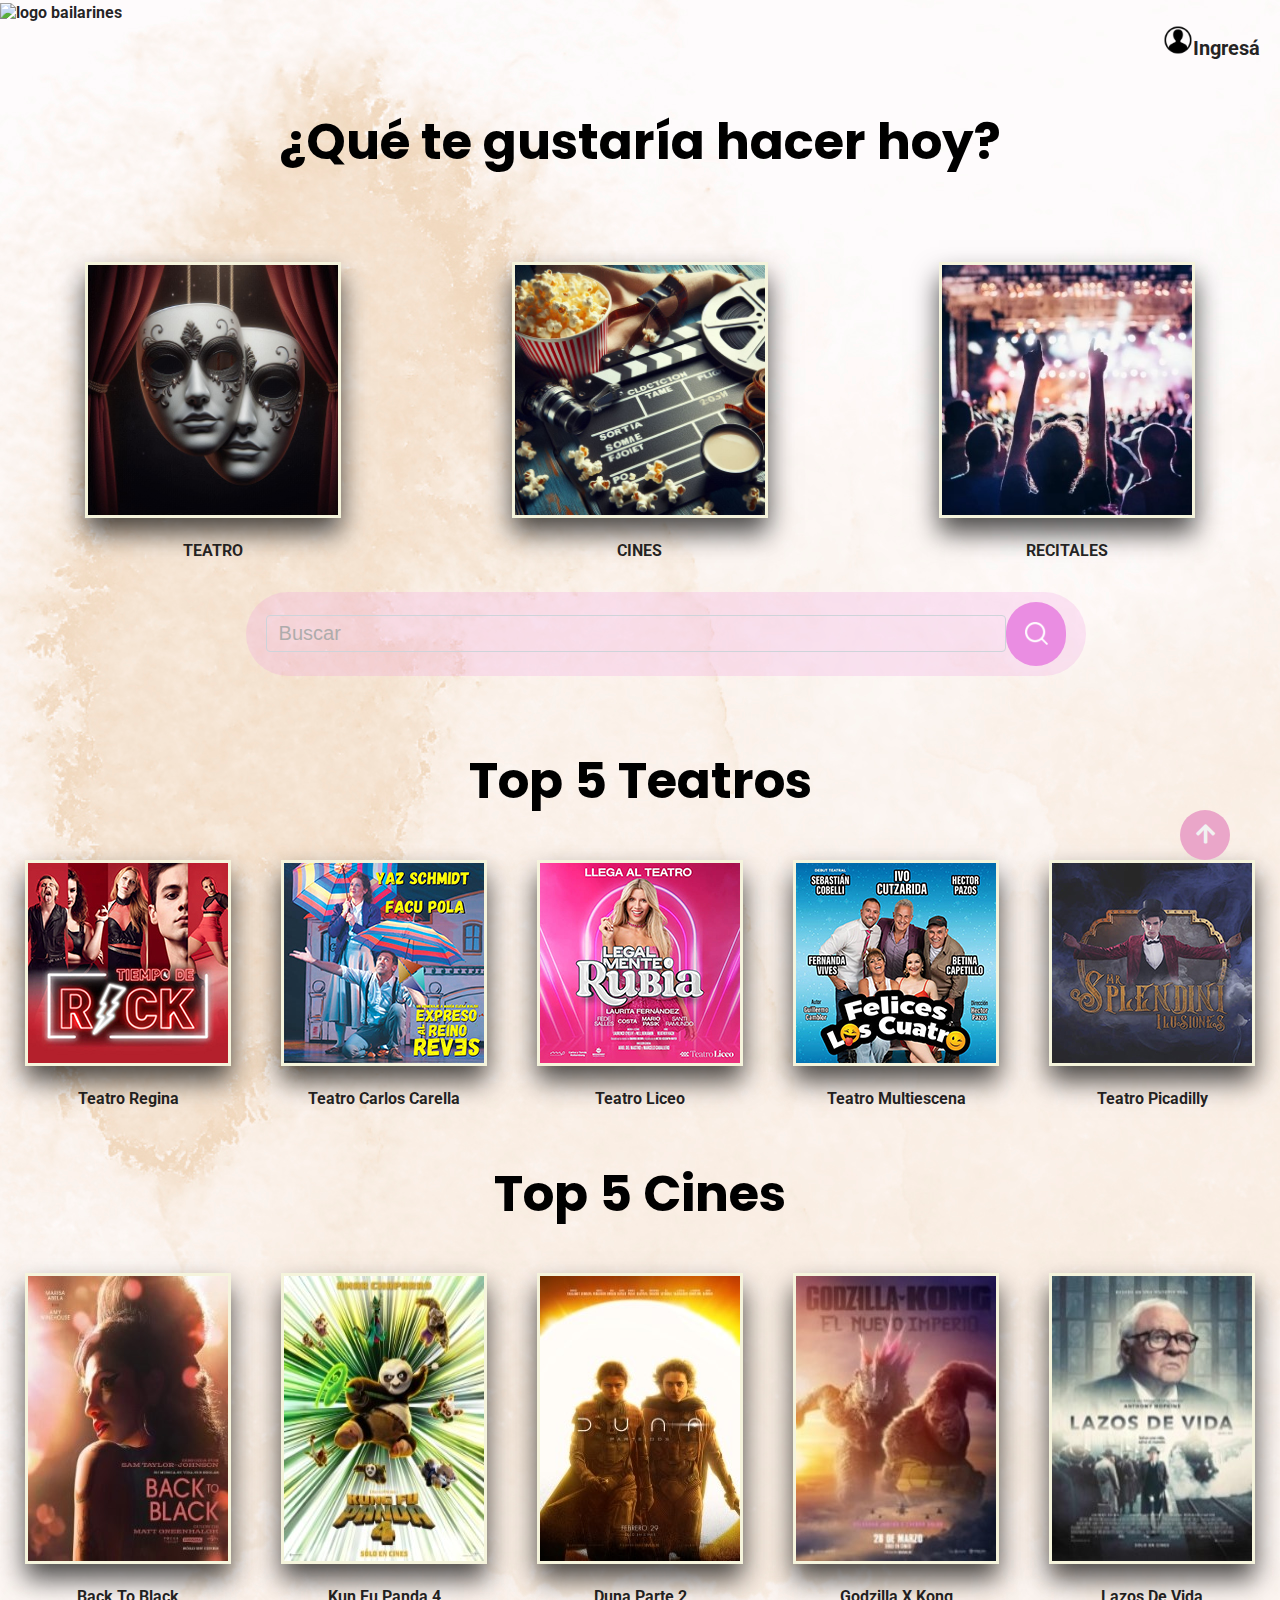
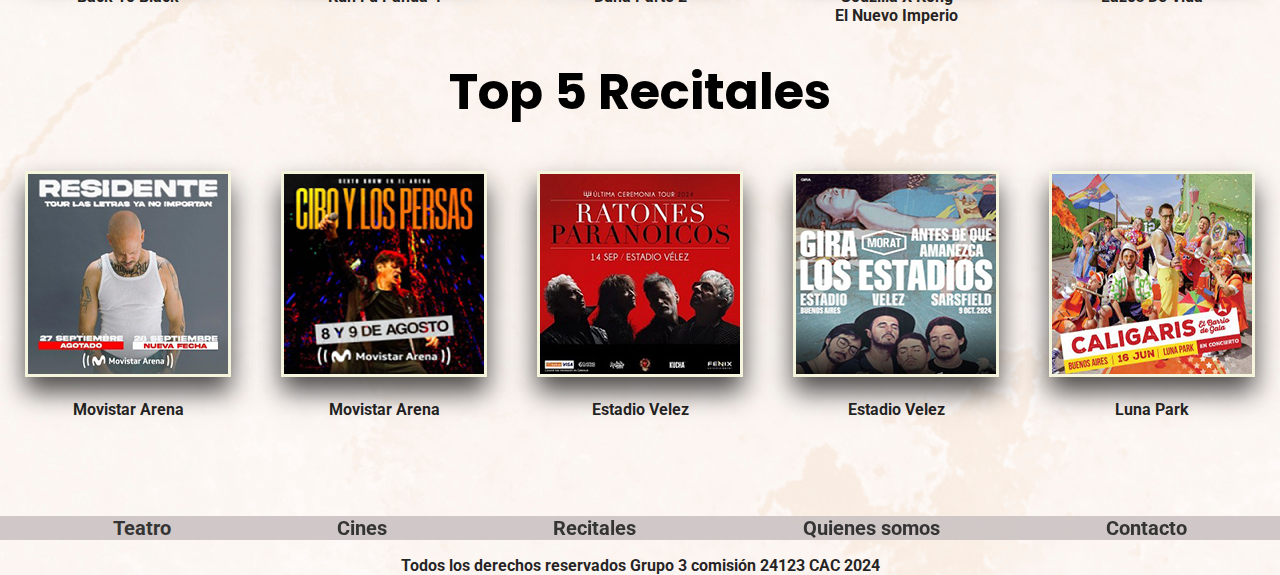
==== commit e732825f: "cambios varios2" ====
--- a/index.html
+++ b/index.html
@@ -336,7 +336,9 @@
 
 <!-- boton ir arriba -->
  <a class="gotopbtn" href="#"><i class="fas fa-arrow-up"></i></a>
-
+<br>
+<br>
+<br>
   <footer class="footer">
   <div class="footer-link">  
   <ul>
--- a/css/style.css
+++ b/css/style.css
@@ -20,21 +20,47 @@
     scroll-behavior: smooth;
 }
 
+a{
+    text-decoration: none;
+    color: var(--letras-color);
+    font-family: var(--secondary-font);
+    font-weight: bold;
+}
+
+
 .logo{
     width: 100%;
     height: 100%;
     object-fit: cover;
 }
-    .nav-links{
+
+/* Navbar Ingresa*/
+   .nav-links{
         list-style-type: none;
-        margin: 0;
         display: contents;
         justify-content: flex-end;
         background-color: var(--nav-color);
         overflow: hidden;
-    }
-
-    
+        text-align: right;
+
+    }
+
+    .links {
+        position: relative;
+        display: inline-block;
+        text-decoration: none;
+        color: var(--letras-color);
+        font-size: 20px;
+        margin-right: 20px;
+    }
+         
+    
+    .login {
+        height: 30px;
+    }
+    
+
+/*Navbar Template*/
     .nav-links-template{
         list-style-type: none;
         margin: 0;
@@ -45,26 +71,7 @@
         overflow: hidden; 
     }
     
- 
-
-.links {
-    position: relative;
-    display: inline-block;
-    text-decoration: none;
-    color: var(--letras-color);
-    
-}
-    
-a{
-    text-decoration: none;
-    color: var(--letras-color);
-    font-family: var(--secondary-font);
-    font-weight: bold;
-}  
-
-.login {
-    height: 20px;
-}
+
 
 /*Buscador*/
 .search{
@@ -305,9 +312,11 @@
     background-color: #f1f1f1;
 }
 
+
 .btn{
     padding: 10px 2px ;
     margin: 8px 0;
+    text-align: center;
 }
 
 .btn a{
@@ -337,6 +346,7 @@
 input[type="text"],
 input[type="email"],
 input[type="date"],
+input[type="password"],
 select,
 textarea {
     width: 90%;
@@ -383,7 +393,11 @@
     list-style-type: none;
     display: flex;
     justify-content: space-around;
-    background-color: var(--nav-color);
+    background-color:#cec5c5f2;
+}
+
+.footer-link ul li a{
+    color: #353434;
 }
 
 .footer a{
@@ -394,7 +408,6 @@
 .footer .derechos{
     background-color: var(--nav-color);
 }
-
 
 
 /* Estilos comunes para todos los tamaños de pantalla */
@@ -403,7 +416,13 @@
 @media only screen and (max-width: 600px) {
 .container-index h2 {
     text-align: center;
-    font-size: 40px;
+    font-size: 30px;
+}
+
+.container-index{
+    flex-direction: column;
+    width: 100%;
+    height: auto;
 }
 
 
@@ -411,11 +430,17 @@
 }
 
 /* Media query para tablets */
-/*@media only screen and (min-width: 601px) and (max-width: 1024px) {
-  
-}
-
-/* Media query para computadoras de escritorio */
-/*@media only screen and (min-width: 1025px) {
-  
-} +@media only screen and (min-width: 601px) and (max-width: 768px) {
+    .container-index h2 {
+        text-align: center;
+        font-size: 30px;
+    }
+    
+    .container-index{
+        flex-direction: column;
+        width: 100%;
+        height: auto;
+    }
+}
+
+ 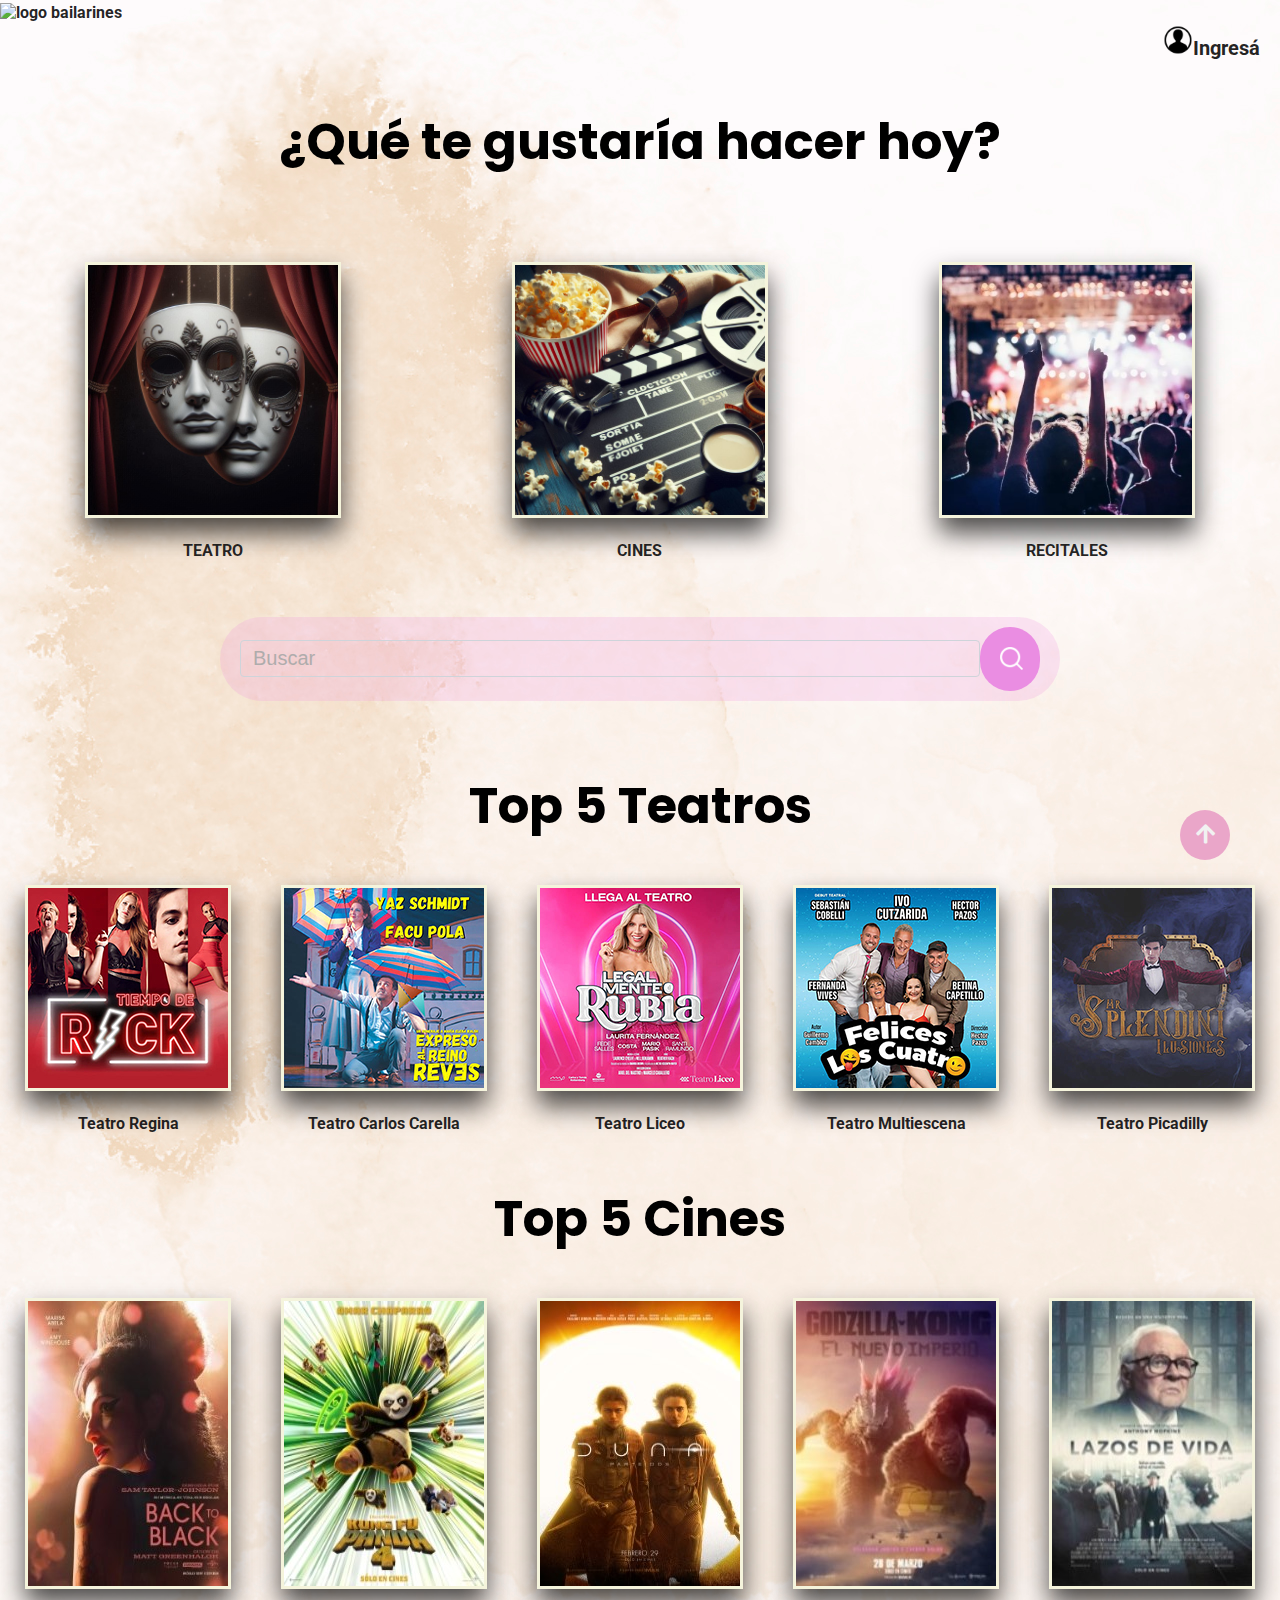
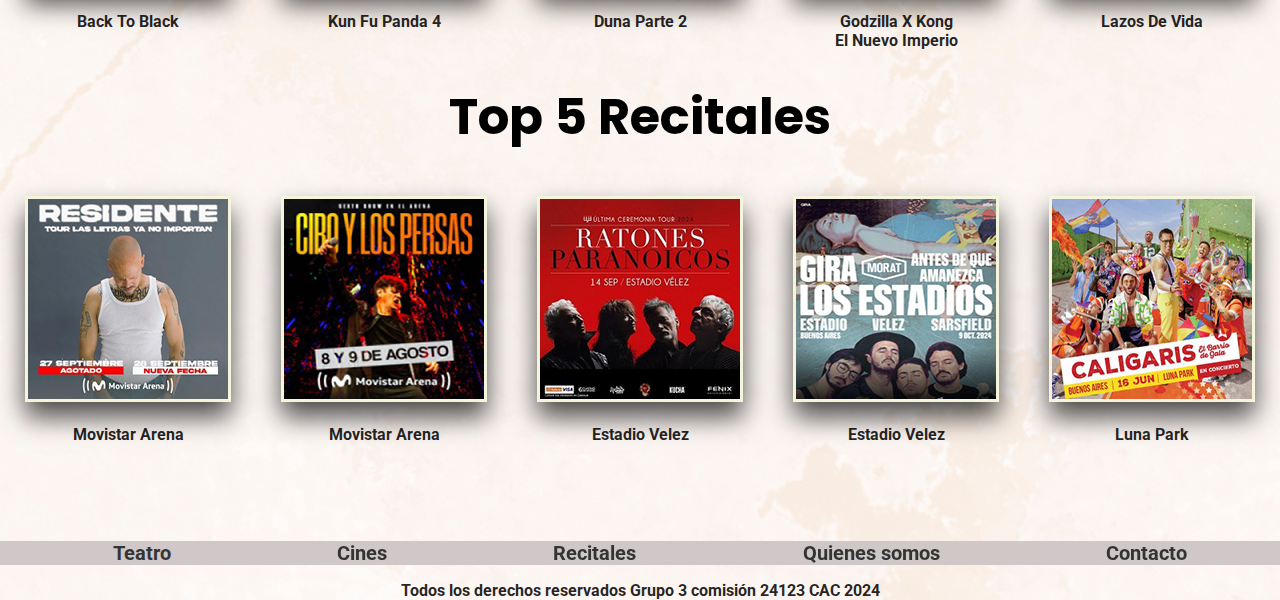
==== commit 044673b5: "elimina espacio derecho inicio" ====
--- a/index.html
+++ b/index.html
@@ -78,7 +78,7 @@
         </div>
       </div>
     </section>
-
+<br>
           <!-- Buscador -->
           <div class="search">
             <form action="#" method="get" class="search-bar">
--- a/css/style.css
+++ b/css/style.css
@@ -75,8 +75,7 @@
 
 /*Buscador*/
 .search{
-    width: 100%;
-    height: 100%;
+
     padding: 2%;
     display: flex;
     align-items: center;
@@ -127,9 +126,6 @@
     background-color: #d6cdd8;
 }
 
-.container-index h2{
-    height: 13vh;
-}
 
 #list-item {
     display: flex;
@@ -196,14 +192,15 @@
     line-height: 10px;
 }
 .show-item-detail-subtitle{
-    top: 61rem;
+    top: 62rem;
+   
 }
 
 .show-item-detail-subtitle-c{
-    top: 89rem;
+    top: 91rem;
 }
 .show-item-detail-subtitle-r{
-    top: 117rem;
+    top: 119rem;
 }
 
 .show-item-detail-subtitle-template{
@@ -258,7 +255,7 @@
 
 
 .container-index h2 {
-    text-align: center;
+   text-align: center;
    font-size: 50px;
    height: 13vh;
 }
@@ -290,7 +287,6 @@
     color: #f1f1f1;
     font-size: 22px;
     border-radius: 25px;
-    
 }
 
 /*Formularios*/
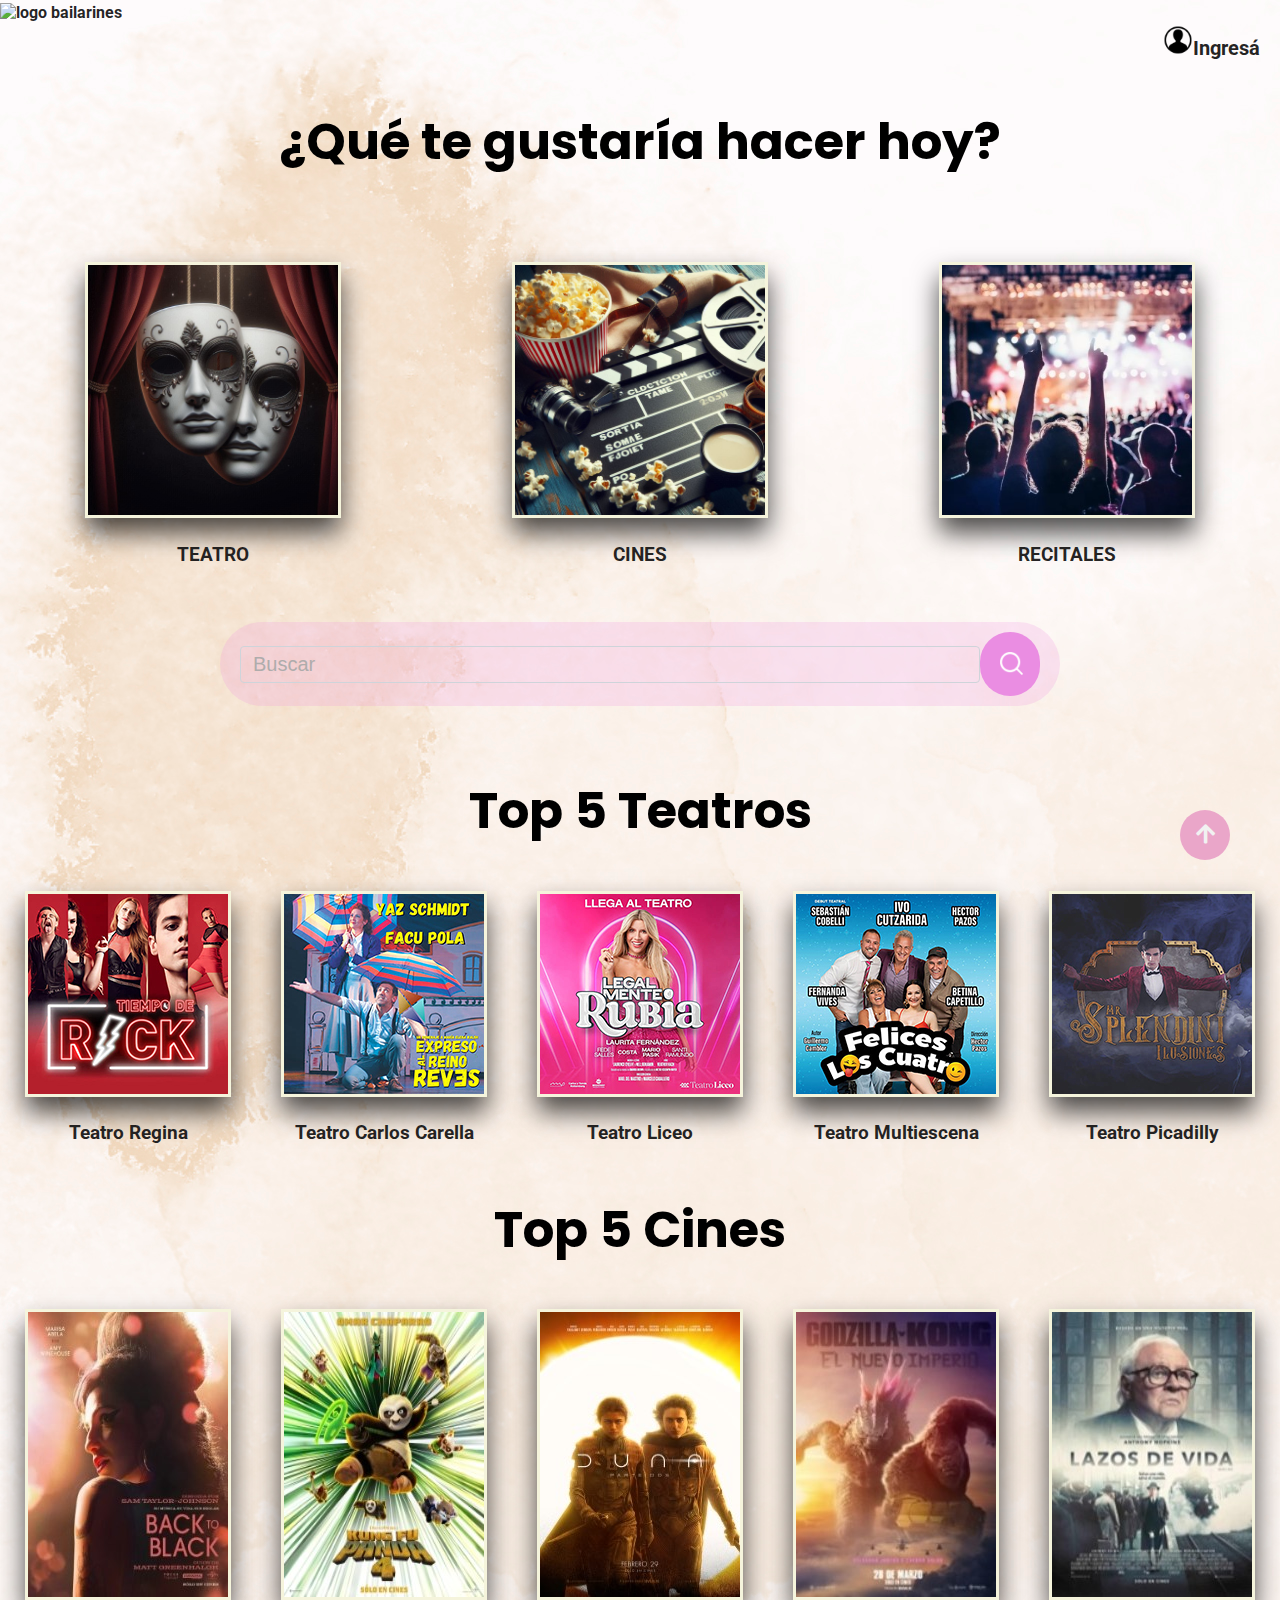
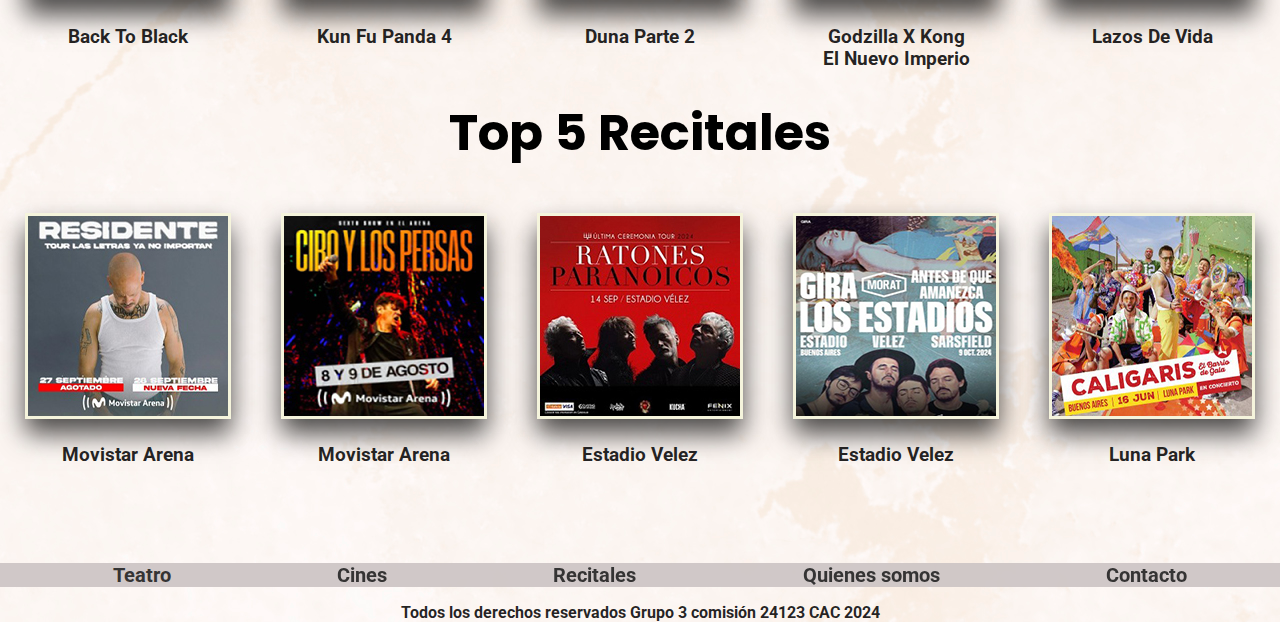
==== commit c2760581: "botón ver más" ====
--- a/index.html
+++ b/index.html
@@ -49,9 +49,9 @@
             <div class="title-item">
               <a href="./template/teatro.html"> <img src="./img/teatro-mascara-blanco.jpeg" alt="Teatro" class="title-item-img">
                 <div class="title-item-detail">
-                  <p class="title-item-detail-title">TEATRO</p>
-                  <p class="title-item-detail-subtitle">Ver más</p>
-                </div>
+                  <h3 class="title-item-detail-title">TEATRO</h3>
+                <p class="title-item-detail-subtitle">Ver más</p>
+                  </div>                              
               </a>
             </div>
 
@@ -59,7 +59,7 @@
             <div class="title-item">
               <a href="./template/cines.html"> <img src="./img/cine-2.jpeg" alt="Cines" class="title-item-img">
                 <div class="title-item-detail">
-                  <p class="title-item-detail-title">CINES</p>
+                  <h3 class="title-item-detail-title">CINES</h3>
                   <p class="title-item-detail-subtitle">Ver más</p>
                 </div>
               </a>
@@ -69,7 +69,7 @@
             <div class="title-item">
               <a href="./template/recitales.html"> <img src="./img/recitales.jpg" alt="Recitales" class="title-item-img">
                 <div class="title-item-detail">
-                  <p class="title-item-detail-title">RECITALES</p>
+                  <h3 class="title-item-detail-title">RECITALES</h3>
                   <p class="title-item-detail-subtitle">Ver más</p>
                 </div>
               </a>
@@ -98,9 +98,9 @@
                 <div class="show-item">
                   <a href="https://www.plateanet.com/obra/27960?obra=TIEMPO-DE-ROCK&paso=inicio" target="_blank"
                     rel="noopener">
-                    <img src="./img/tiempo-de-rock.jpg" alt="Tiempo de Rock" class="show-item-img">
-                    <div class="show-item-detail">
-                      <p class="show-item-detail-title">Teatro Regina</p>
+                    <img src="./img/tiempo-de-rock.jpg" alt="Tiempo de Rock" class="show-item-img" >
+                    <div class="show-item-detail">
+                      <h3 class="show-item-detail-title">Teatro Regina</h3>
                       <p class="show-item-detail-subtitle">Ver más</p>
                     </div>
                   </a>
@@ -113,9 +113,9 @@
                     <img src="img/expreso-al-reino-del-reves.jpg" alt="Expreso al reino del reves" class="show-item-img">
 
                     <div class="show-item-detail">
-                      <p class="show-item-detail-title">
+                      <h3 class="show-item-detail-title">
                         Teatro Carlos Carella
-                      </p>
+                      </h3>
                       <p class="show-item-detail-subtitle">Ver más</p>
                     </div>
                   </a>
@@ -127,7 +127,7 @@
                     rel="noopener">
                     <img src="img/legalmente-rubia.jpg" alt="Legalmente rubia" class="show-item-img">
                     <div class="show-item-detail">
-                      <p class="show-item-detail-title">Teatro Liceo</p>
+                      <h3 class="show-item-detail-title">Teatro Liceo</h3>
                       <p class="show-item-detail-subtitle">Ver más</p>
                     </div>
                   </a>
@@ -139,7 +139,7 @@
                     rel="noopener">
                     <img src="img/felices-los-cuatro.jpg" alt="Felices los cuatro" class="show-item-img">
                     <div class="show-item-detail">
-                      <p class="show-item-detail-title">Teatro Multiescena</p>
+                      <h3 class="show-item-detail-title">Teatro Multiescena</h3>
                       <p class="show-item-detail-subtitle">Ver más</p>
                     </div>
                   </a>
@@ -152,7 +152,7 @@
                     <img src="img/mr-splendiniilusiones.jpg" alt="Mr. Splendini Ilusiones" class="show-item-img">
 
                     <div class="show-item-detail">
-                      <p class="show-item-detail-title">Teatro Picadilly</p>
+                      <h3 class="show-item-detail-title">Teatro Picadilly</h3>
                       <p class="show-item-detail-subtitle">Ver más</p>
                     </div>
                   </a>
@@ -173,10 +173,10 @@
                           <img src="img/backtoblack.jpg" alt="Back to black" class="show-item-img">
 
                           <div class="show-item-detail">
-                            <p class="show-item-detail-title">
+                            <h3 class="show-item-detail-title">
                               Back To Black
-                            </p>
-                            <p class="show-item-detail-subtitle-c">Ver más</p>
+                            </h3>
+                            <p class="show-item-detail-subtitle">Ver más</p>
                           </div>
                         </a>
                       </div>
@@ -187,10 +187,10 @@
                           <img src="img/kunfupanda.jpg" alt="Kun fu Panda 4" class="show-item-img">
 
                           <div class="show-item-detail">
-                            <p class="show-item-detail-title">
+                            <h3 class="show-item-detail-title">
                               Kun Fu Panda 4
-                            </p>
-                            <p class="show-item-detail-subtitle-c">Ver más</p>
+                            </h3>
+                            <p class="show-item-detail-subtitle">Ver más</p>
                           </div>
                         </a>
                       </div>
@@ -201,8 +201,8 @@
                           <img src="img/duna.jpg" alt="Duna parte 2" class="show-item-img">
 
                           <div class="show-item-detail">
-                            <p class="show-item-detail-title">Duna Parte 2</p>
-                            <p class="show-item-detail-subtitle-c">Ver más</p>
+                            <h3 class="show-item-detail-title">Duna Parte 2</h3>
+                            <p class="show-item-detail-subtitle">Ver más</p>
                           </div>
                         </a>
                       </div>
@@ -213,11 +213,11 @@
                           <img src="img/godzilla.jpg" alt="Godzilla X Kong El Nuevo Imperio" class="show-item-img">
 
                           <div class="show-item-detail">
-                            <p class="show-item-detail-title">
+                            <h3 class="show-item-detail-title">
                               Godzilla X Kong <br> 
                               El Nuevo Imperio
-                            </p>
-                            <p class="show-item-detail-subtitle-c">Ver más</p>
+                            </h3>
+                            <p class="show-item-detail-subtitle">Ver más</p>
                           </div>
                         </a>
                       </div>
@@ -228,10 +228,10 @@
                           <img src="img/lazosdevida.jpg" alt="Lazos De Vida" class="show-item-img">
 
                           <div class="show-item-detail">
-                            <p class="show-item-detail-title">
+                            <h3 class="show-item-detail-title">
                               Lazos De Vida
-                            </p>
-                            <p class="show-item-detail-subtitle-c">Ver más</p>
+                            </h3>
+                            <p class="show-item-detail-subtitle">Ver más</p>
                           </div>
                         </a>
                       </div>
@@ -252,10 +252,10 @@
                                 <img src="./img/Residente.jpg" alt="Residente" class="show-item-img">
 
                                 <div class="show-item-detail">
-                                  <p class="show-item-detail-title">
+                                  <h3 class="show-item-detail-title">
                                     Movistar Arena
-                                  </p>
-                                  <p class="show-item-detail-subtitle-r">
+                                  </h3>
+                                  <p class="show-item-detail-subtitle">
                                     Ver más
                                   </p>
                                 </div>
@@ -269,10 +269,10 @@
                                 <img src="./img/Ciro.jpg" alt="Ciro y los Persas" class="show-item-img">
 
                                 <div class="show-item-detail">
-                                  <p class="show-item-detail-title">
+                                  <h3 class="show-item-detail-title">
                                     Movistar Arena
-                                  </p>
-                                  <p class="show-item-detail-subtitle-r">
+                                  </h3>
+                                  <p class="show-item-detail-subtitle">
                                     Ver más
                                   </p>
                                 </div>
@@ -286,10 +286,10 @@
                                 <img src="./img/ratones-paraonicos.jpg" alt="Ratones Paranoicos" class="show-item-img">
 
                                 <div class="show-item-detail">
-                                  <p class="show-item-detail-title">
+                                  <h3 class="show-item-detail-title">
                                     Estadio Velez
-                                  </p>
-                                  <p class="show-item-detail-subtitle-r">
+                                  </h3>
+                                  <p class="show-item-detail-subtitle">
                                     Ver más
                                   </p>
                                 </div>
@@ -303,10 +303,10 @@
                                 <img src="./img/morat.jpg" alt="Morat" class="show-item-img">
 
                                 <div class="show-item-detail">
-                                  <p class="show-item-detail-title">
+                                  <h3 class="show-item-detail-title">
                                     Estadio Velez
-                                  </p>
-                                  <p class="show-item-detail-subtitle-r">
+                                  </h3>
+                                  <p class="show-item-detail-subtitle">
                                     Ver más
                                   </p>
                                 </div>
@@ -320,10 +320,10 @@
                                 <img src="./img/caligaris.jpg" alt="Caligaris" class="show-item-img">
 
                                 <div class="show-item-detail">
-                                  <p class="show-item-detail-title">
+                                  <h3 class="show-item-detail-title">
                                     Luna Park
-                                  </p>
-                                  <p class="show-item-detail-subtitle-r">
+                                  </h3>
+                                  <p class="show-item-detail-subtitle">
                                     Ver más
                                   </p>
                                 </div>
--- a/css/style.css
+++ b/css/style.css
@@ -59,7 +59,7 @@
         height: 30px;
     }
     
-
+    
 /*Navbar Template*/
     .nav-links-template{
         list-style-type: none;
@@ -72,7 +72,6 @@
     }
     
 
-
 /*Buscador*/
 .search{
 
@@ -126,7 +125,7 @@
     background-color: #d6cdd8;
 }
 
-
+/*Categorías*/
 #list-item {
     display: flex;
     flex-direction: row;
@@ -135,113 +134,59 @@
     align-items: center;
     height: 100%;
 }
-
-.title-item-detail-subtitle {
-    position: absolute;
-    width: 8vw;
-    top: 25rem;
-    color: #f1f1f1;
-    font-size: 25px;
-    font-weight: 700;
-    display: none;
-    background-color: rgba(88, 84, 88, 0.8);
-    border-radius: 80px;
-    margin: 15px 50px;
-    padding: 15px 20px;
-    text-align: center;
-    line-height: 10px;
-}
-
-.title-item:hover .title-item-detail-subtitle{
-    display: block;
-}
+.title-item {
+    position: relative;
+    display: inline-block;
+    
+  }
+ 
 
 .title-item-img {
     width: 250px;
     height: 250px;
     object-fit: cover;
-    transition: all.5s;
-    box-shadow: 0px 15px 25px rgba(0,0,0,0.70);
-    border:3px solid var(--letrasbn-color);
-
-}
-
-.title-item-img:hover{
+    transition: all.7s ease;
+  box-shadow: 0px 15px 25px rgba(0,0,0,0.70);
+   border:3px solid var(--letrasbn-color);
+   
+
+}
+
+.title-item:hover .title-item-img{
     transform: scale(1.09);
     filter: blur(3px); 
 }
-
-
-.title-item p {
+.title-item-detail-subtitle{
+    position: absolute;
+  top: 50%;
+  left: 50%;
+  transform: translate(-50%, -90%);
+  width: 50%;
+  max-width: 200px;
+  padding: 10px;
+  height: 7%;
+  display: flex;
+  justify-content: center;
+  align-items: center;
+  background-color: rgba(88, 84, 88, 0.8);
+  opacity: 0;
+  border-radius: 100px;
+  color: #f1f1f1;
+  text-align: center;
+  margin: 0;
+  font-size:25px ;
+  
+  }
+
+  .title-item-detail-subtitle:hover {
+    opacity: 1;
+  }
+.title-item h3 {
     text-align: center;
     height: 1vh;
 }
 
-.show-item-detail-subtitle,.show-item-detail-subtitle-c, .show-item-detail-subtitle-r, .show-item-detail-subtitle-template, .show-item-detail-subtitle-template-c{
-    position: absolute;
-    width: 5vw;
-    color: #f1f1f1;
-    font-size: 20px;
-    font-weight: 500;
-    display: none;
-    background-color: rgba(88, 84, 88, 0.8);
-    border-radius: 80px;
-    margin: 15px 40px;
-    padding: 15px 20px;
-    text-align: center;
-    line-height: 10px;
-}
-.show-item-detail-subtitle{
-    top: 62rem;
-   
-}
-
-.show-item-detail-subtitle-c{
-    top: 91rem;
-}
-.show-item-detail-subtitle-r{
-    top: 119rem;
-}
-
-.show-item-detail-subtitle-template{
-  margin-top: -10rem;
-}
-
-.show-item-detail-subtitle-template-c{
-    margin-top: -13rem;
-}
-
-.show-item:hover .show-item-detail-subtitle,.show-item:hover .show-item-detail-subtitle-c, .show-item:hover .show-item-detail-subtitle-r, .show-item:hover .show-item-detail-subtitle-template,.show-item:hover .show-item-detail-subtitle-template-c {
-    display: block;
-}
-
-.show-item-img{
-    width: 200px;
-    height: auto;
-    object-fit: cover;
-    transition: all.5s;
-    cursor: pointer;
-    box-shadow: 0px 15px 25px rgba(0,0,0,0.70); 
-    position: relative;
-    display: inline-block;
-    border:3px solid var(--letrasbn-color);
-}
-
-.show-item-img:hover{
-    transform: scale(1.09);
-    filter: blur(1.5px);
-
-}
-
-.show-item p {
-    text-align: center;
-    height: 1vh;
-}
-
-
-.show-item:hover .show-item-detail{
-    top:0; 
-}
+/* Top categorías*/
 
 
 #list-popular, #list-popular-cine,#list-popular-recitales {
@@ -252,6 +197,58 @@
     align-items: center;
     height: 100%;   
 }
+
+.show-item {
+    position: relative;
+    display: inline-block;
+    
+  }
+
+.show-item-img{
+    width: 200px;
+    height: auto;
+    object-fit: cover;
+    transition: all.7s;
+    box-shadow: 0px 15px 25px rgba(0,0,0,0.70); 
+    border:3px solid var(--letrasbn-color);   
+}
+
+.show-item:hover .show-item-img{
+    transform: scale(1.09);
+    filter: blur(1.5px);
+
+}
+  .show-item-detail-subtitle {
+    position: absolute;
+  top: 50%;
+  left: 50%;
+  transform: translate(-50%, -90%);
+  width: 50%;
+  max-width: 200px;
+  padding: 10px;
+  height: 7%;
+  display: flex;
+  justify-content: center;
+  align-items: center;
+  background-color: rgba(88, 84, 88, 0.8);
+  opacity: 0;
+  border-radius: 100px;
+  color: #f1f1f1;
+  text-align: center;
+  margin: 0;
+  font-size:25px ;
+  
+  }
+
+  .show-item-detail-subtitle:hover, .show-item-detail-subtitle-template:hover {
+    opacity: 1;
+  } 
+
+.show-item h3 {
+    text-align: center;
+    height: 1vh;
+}
+
 
 
 .container-index h2 {
@@ -288,6 +285,28 @@
     font-size: 22px;
     border-radius: 25px;
 }
+/*About*/
+#title-about h1 {
+    text-align: center;
+}
+
+#title-about p {
+    text-align: center;
+
+}
+
+.img-about {
+    display: flex;
+    justify-content: space-evenly;
+    object-fit: cover;
+}
+
+.img1 .img2 .img3 .img4 {
+    width: 350px;
+    height: 200px;
+    margin-right: 50px;
+}
+
 
 /*Formularios*/
 
@@ -409,7 +428,7 @@
 /* Estilos comunes para todos los tamaños de pantalla */
 
 /* Media query para dispositivos móviles */
-@media only screen and (max-width: 600px) {
+@media only screen and (min-width: 320px) and (max-width: 600px) {
 .container-index h2 {
     text-align: center;
     font-size: 30px;
@@ -421,9 +440,24 @@
     height: auto;
 }
 
-
-
-}
+.footer a{
+    font-size: 10px;
+}
+
+.links{
+    font-size: x-small;
+}
+
+.login{
+   height: 10px;
+}
+
+#form-wrapper {
+    max-width: 300px;
+    padding: 3px;
+    
+}
+
 
 /* Media query para tablets */
 @media only screen and (min-width: 601px) and (max-width: 768px) {
@@ -439,4 +473,4 @@
     }
 }
 
- +}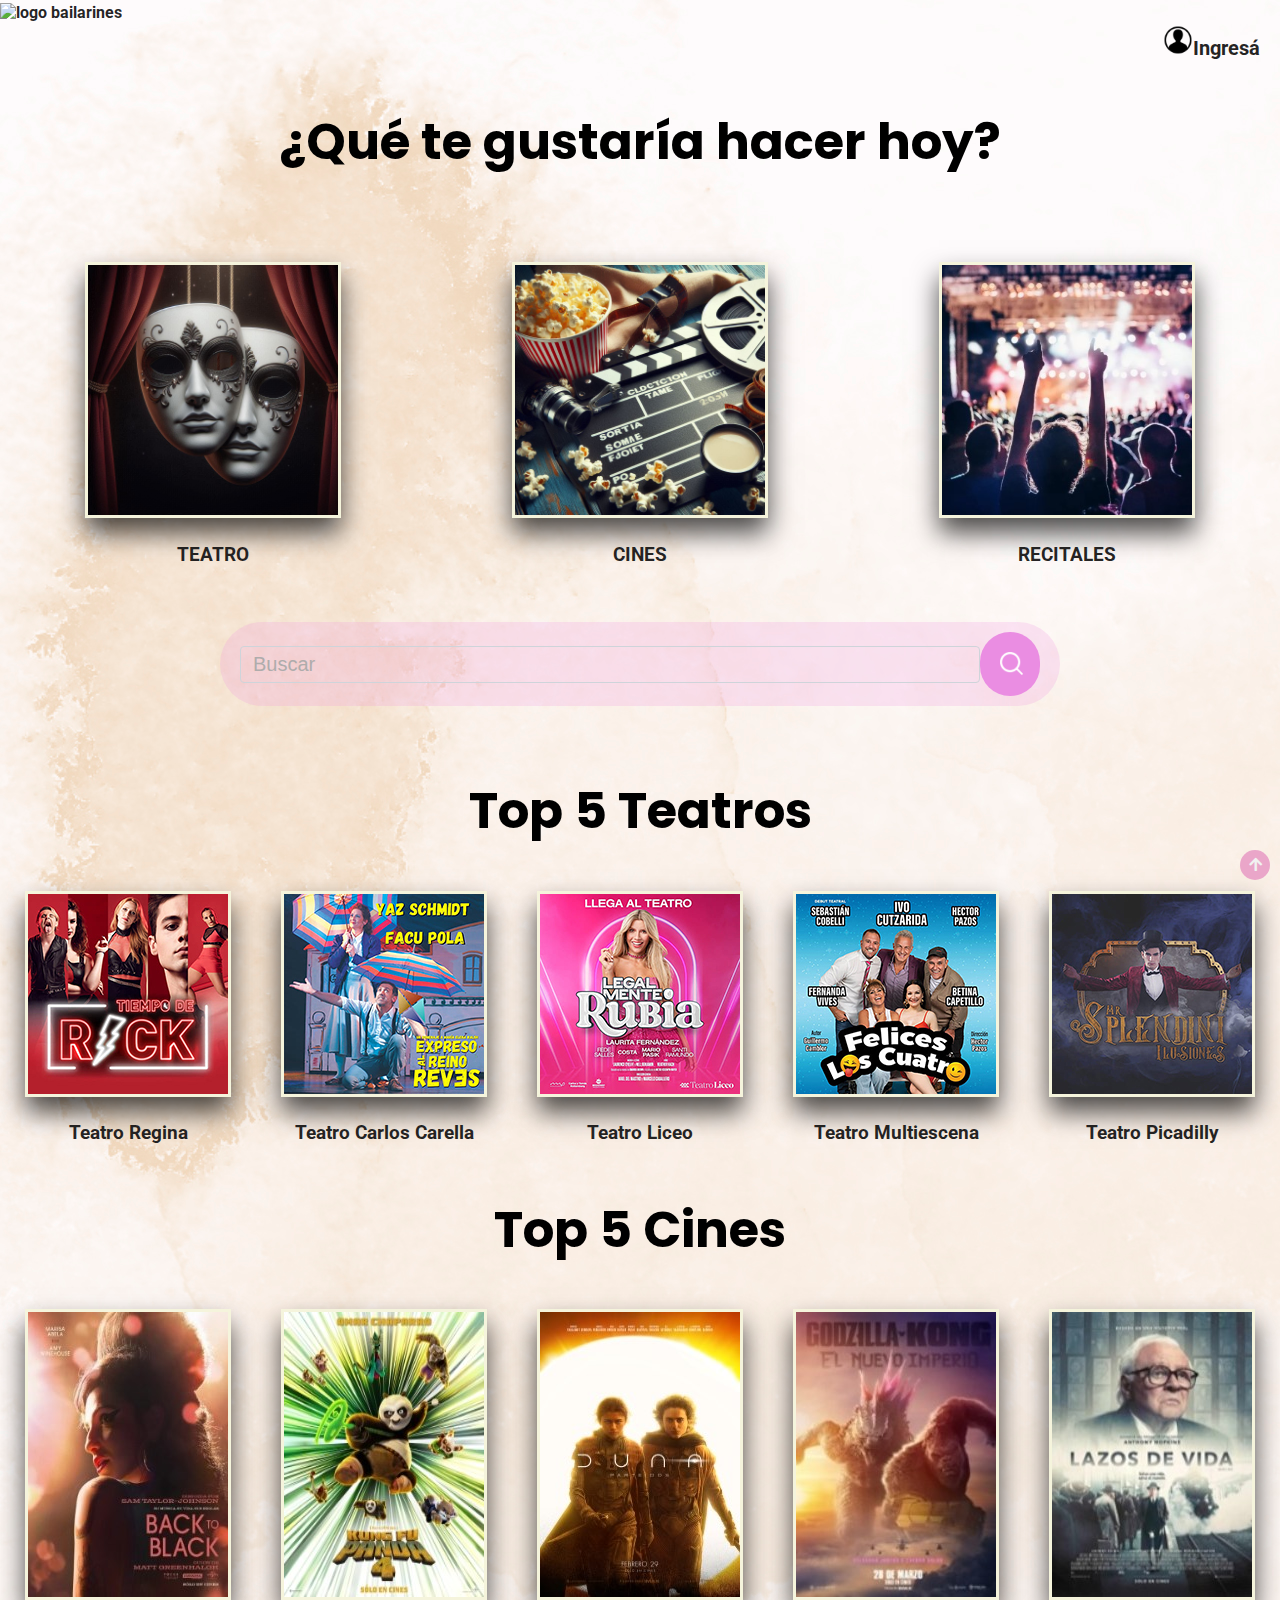
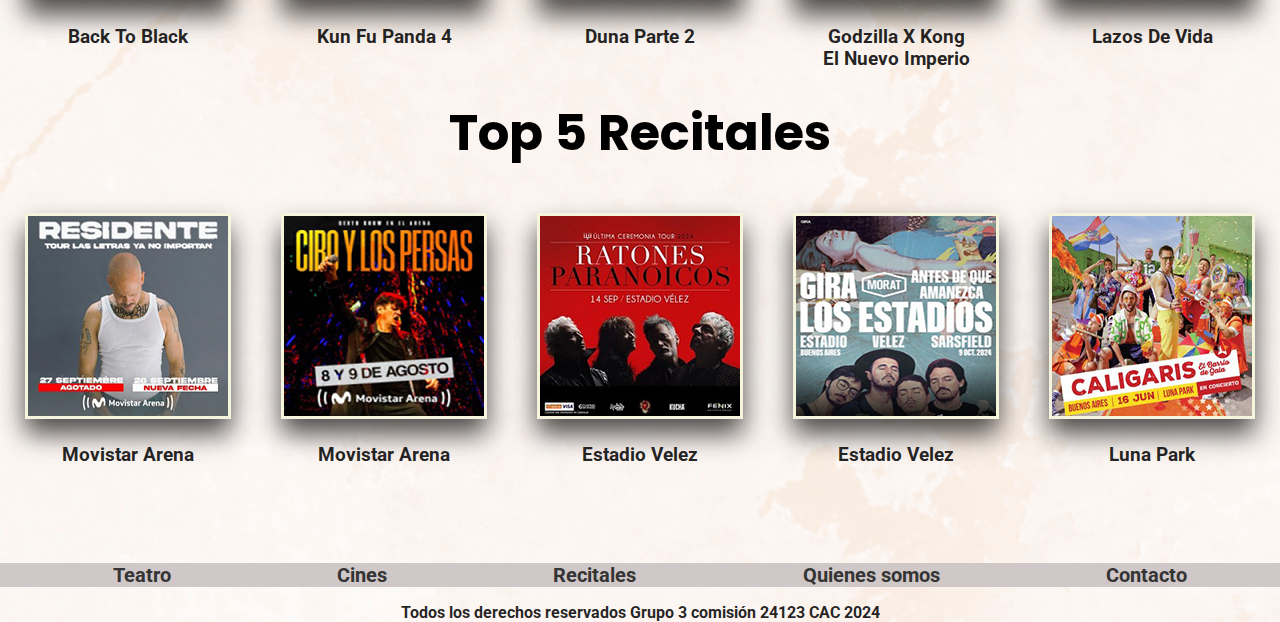
==== commit 2185d5e3: "Media query y validator" ====
--- a/index.html
+++ b/index.html
@@ -19,6 +19,7 @@
 </head>
 
 <body>
+  
   <header class="header">
     <nav>
       <div>
@@ -335,7 +336,7 @@
   </main>
 
 <!-- boton ir arriba -->
- <a class="gotopbtn" href="#"><i class="fas fa-arrow-up"></i></a>
+<a class="gotopbtn" href="#"><i class="fas fa-arrow-up"></i></a>
 <br>
 <br>
 <br>
--- a/css/style.css
+++ b/css/style.css
@@ -270,42 +270,50 @@
     justify-content: center;
 }
 
-/*Botón ir arriba*/
-.gotopbtn{
-    position: fixed;
-    width: 50px;
-    height: 50px;
-    background: rgb(234, 166, 201);
-    bottom: 40px;
-    right: 50px;
-    text-decoration: none;
-    text-align: center;
-    line-height: 50px;
-    color: #f1f1f1;
-    font-size: 22px;
-    border-radius: 25px;
-}
+
+
 /*About*/
+
 #title-about h1 {
     text-align: center;
 }
 
-#title-about p {
-    text-align: center;
-
+.img-about .nombreAbout h3 {
+    /* position: absolute;
+    text-align: center;
+    margin: 0;
+    padding: 0; */
+    position: absolute;
+    bottom: 0;
+    left: 0;
+    right: 0;
+    text-align: center;
+    margin: 0;
+    padding: 10px;
 }
 
 .img-about {
-    display: flex;
-    justify-content: space-evenly;
-    object-fit: cover;
-}
-
-.img1 .img2 .img3 .img4 {
-    width: 350px;
-    height: 200px;
-    margin-right: 50px;
-}
+    display: grid;
+    grid-template-columns: repeat(4, 1fr);
+    grid-gap: 10px;
+}
+
+/*.img-about img {
+    width: 70%; 
+    height: auto;
+    
+}*/
+
+.retrato1 {
+    /* width: 100%;
+    height: auto; */
+    position: relative;
+}
+.retrato1 img{
+    width: 100%;
+    height: auto;
+}
+
 
 
 /*Formularios*/
@@ -424,6 +432,29 @@
     background-color: var(--nav-color);
 }
 
+/*Botón ir arriba*/
+
+.gotopbtn{
+    position: fixed;
+    width: 30px;
+    height: 30px;
+    background: rgb(234, 166, 201);
+    bottom: 20px;
+    right: 10px;
+    text-decoration: none;
+    text-align: center;
+    line-height: 30px;
+    color: #f1f1f1;
+    font-size: 15px;
+    border-radius: 25px;
+}
+
+.gotopbtn:hover {
+    background-color: #777;
+}
+
+
+
 
 /* Estilos comunes para todos los tamaños de pantalla */
 
@@ -458,9 +489,29 @@
     
 }
 
+.img-about h3{
+    font-size: 8px;
+   
+}
+
+#title-about p, ul li{
+    font-size: 15px;
+}
+
+.gotopbtn{
+    width: 20px;
+    height: 20px;
+    bottom: 10px;
+    right: 5px;
+    line-height: 20px;
+    font-size: 10px;
+  
+}
+
+}
 
 /* Media query para tablets */
-@media only screen and (min-width: 601px) and (max-width: 768px) {
+@media only screen and (min-width: 601px) and (max-width: 1024px) {
     .container-index h2 {
         text-align: center;
         font-size: 30px;
@@ -471,6 +522,11 @@
         width: 100%;
         height: auto;
     }
-}
-
-}+    .img-about h3{
+        font-size: 10px;
+       
+    }
+    
+
+}
+
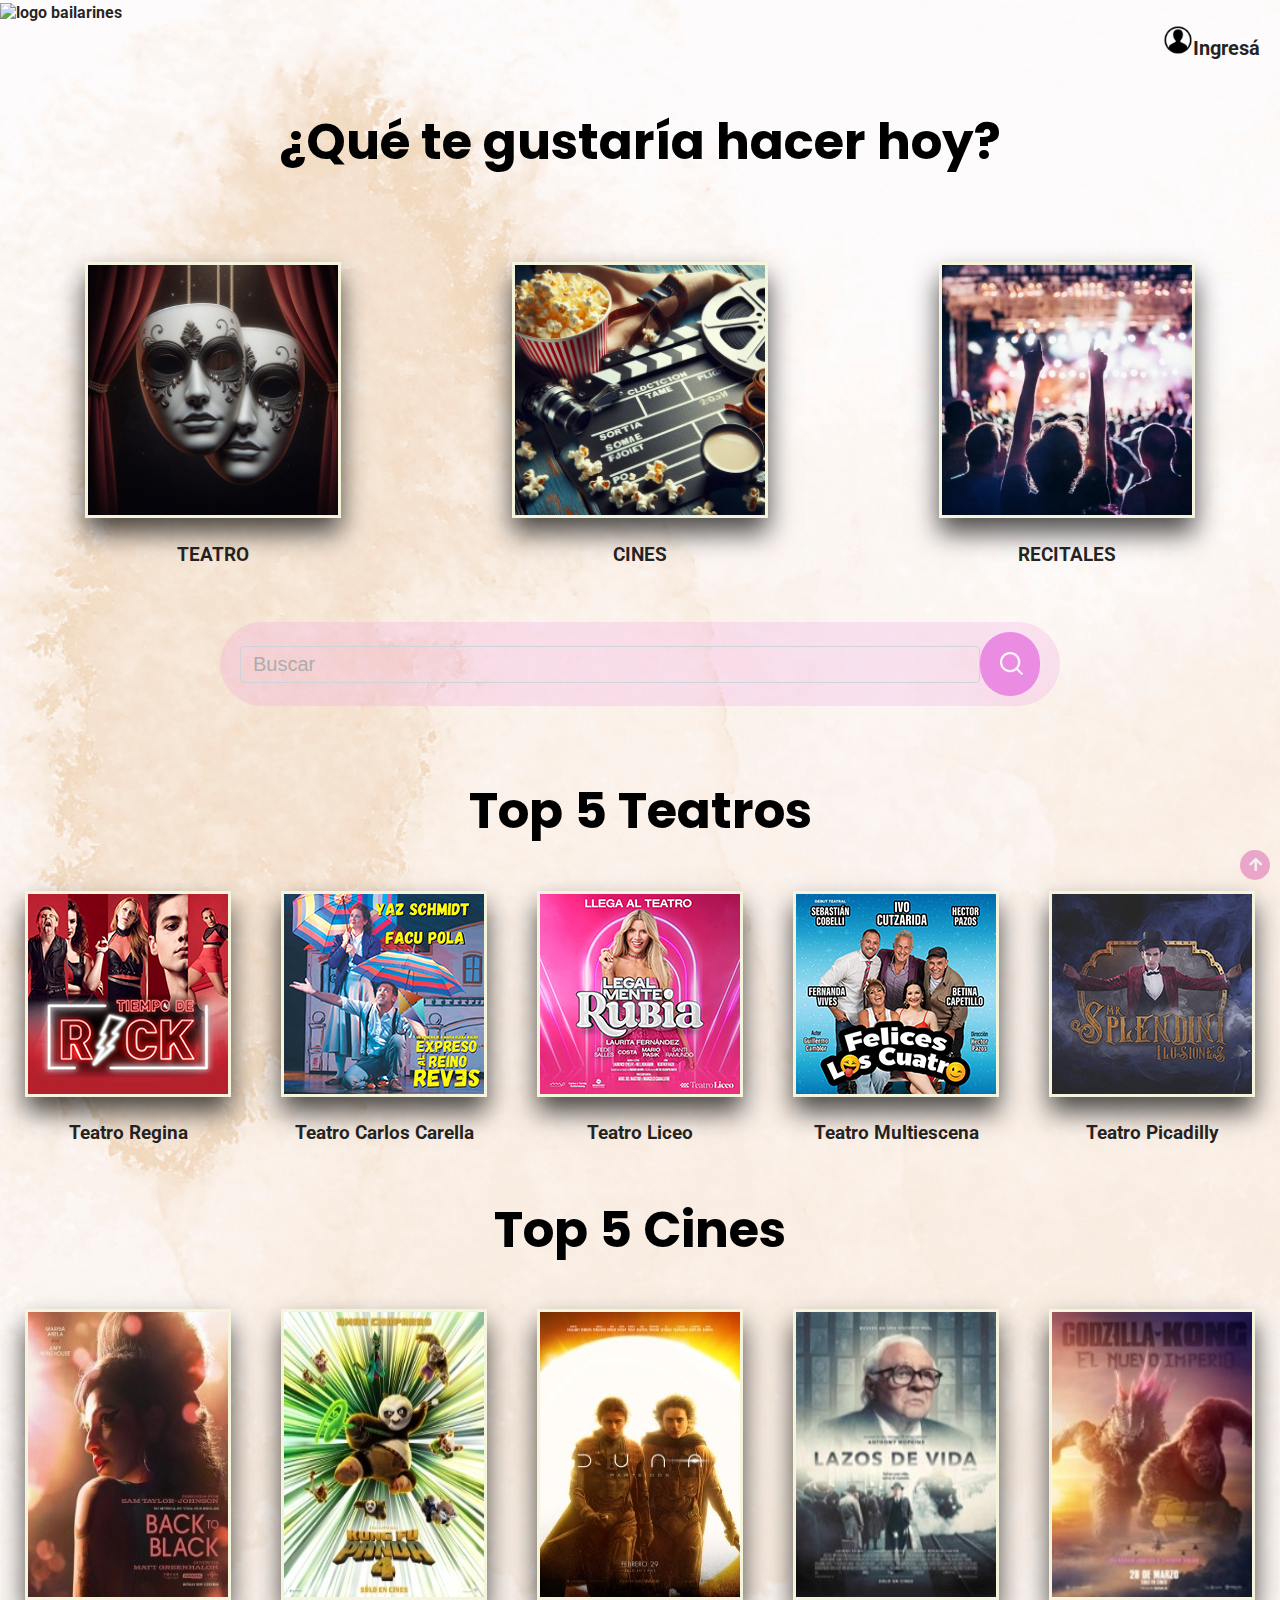
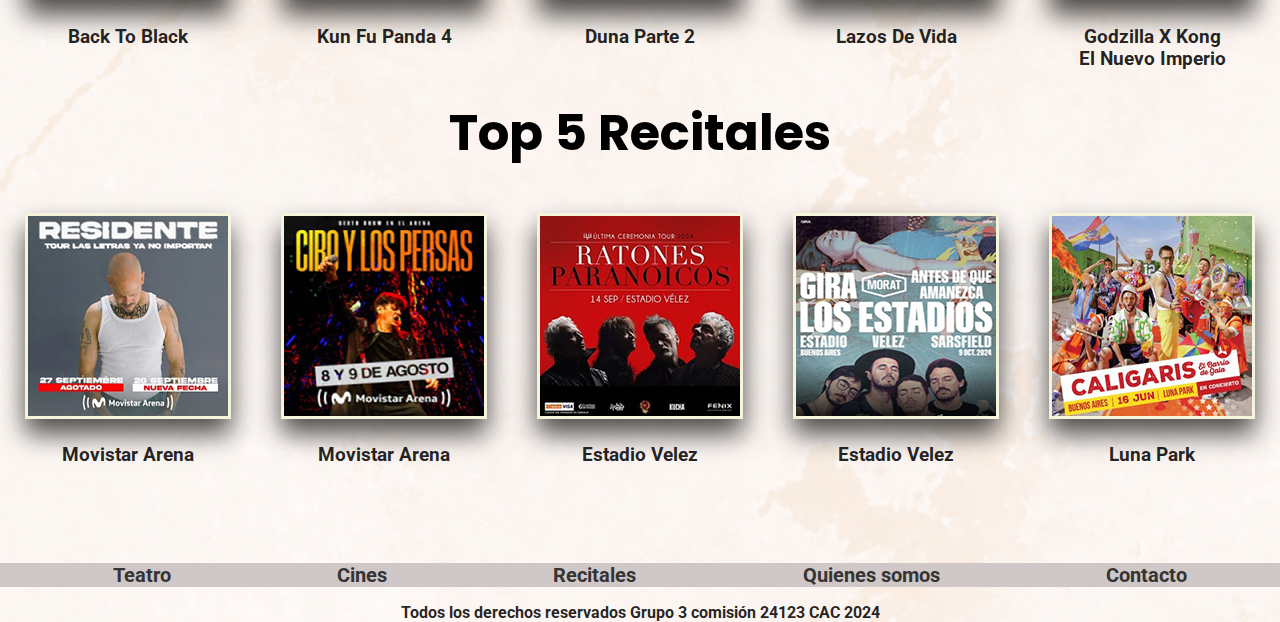
==== commit 5f0ed62f: "cambio lugar img" ====
--- a/index.html
+++ b/index.html
@@ -210,6 +210,20 @@
 
                       <!-- pelicula 04 -->
                       <div class="show-item">
+                        <a href="https://www.cinemarkhoyts.com.ar/pelicula/LAZOS-DE-VIDA" target="_blank" rel="noopener">
+                          <img src="img/lazosdevida.jpg" alt="Lazos De Vida" class="show-item-img">
+
+                          <div class="show-item-detail">
+                            <h3 class="show-item-detail-title">
+                              Lazos De Vida
+                            </h3>
+                            <p class="show-item-detail-subtitle">Ver más</p>
+                          </div>
+                        </a>
+                      </div>
+                    
+                      <!-- pelicula 05 -->
+                      <div class="show-item">
                         <a href="https://www.cinemarkhoyts.com.ar/pelicula/GODZILLA-X-KONG-EL-NUEVO-IMPERIO" target="_blank" rel="noopener">
                           <img src="img/godzilla.jpg" alt="Godzilla X Kong El Nuevo Imperio" class="show-item-img">
 
@@ -222,20 +236,7 @@
                           </div>
                         </a>
                       </div>
-
-                      <!-- pelicula 05 -->
-                      <div class="show-item">
-                        <a href="https://www.cinemarkhoyts.com.ar/pelicula/LAZOS-DE-VIDA" target="_blank" rel="noopener">
-                          <img src="img/lazosdevida.jpg" alt="Lazos De Vida" class="show-item-img">
-
-                          <div class="show-item-detail">
-                            <h3 class="show-item-detail-title">
-                              Lazos De Vida
-                            </h3>
-                            <p class="show-item-detail-subtitle">Ver más</p>
-                          </div>
-                        </a>
-                      </div>
+ 
                     </div>
                   </div>
               </section>
--- a/css/style.css
+++ b/css/style.css
@@ -508,6 +508,7 @@
   
 }
 
+
 }
 
 /* Media query para tablets */
